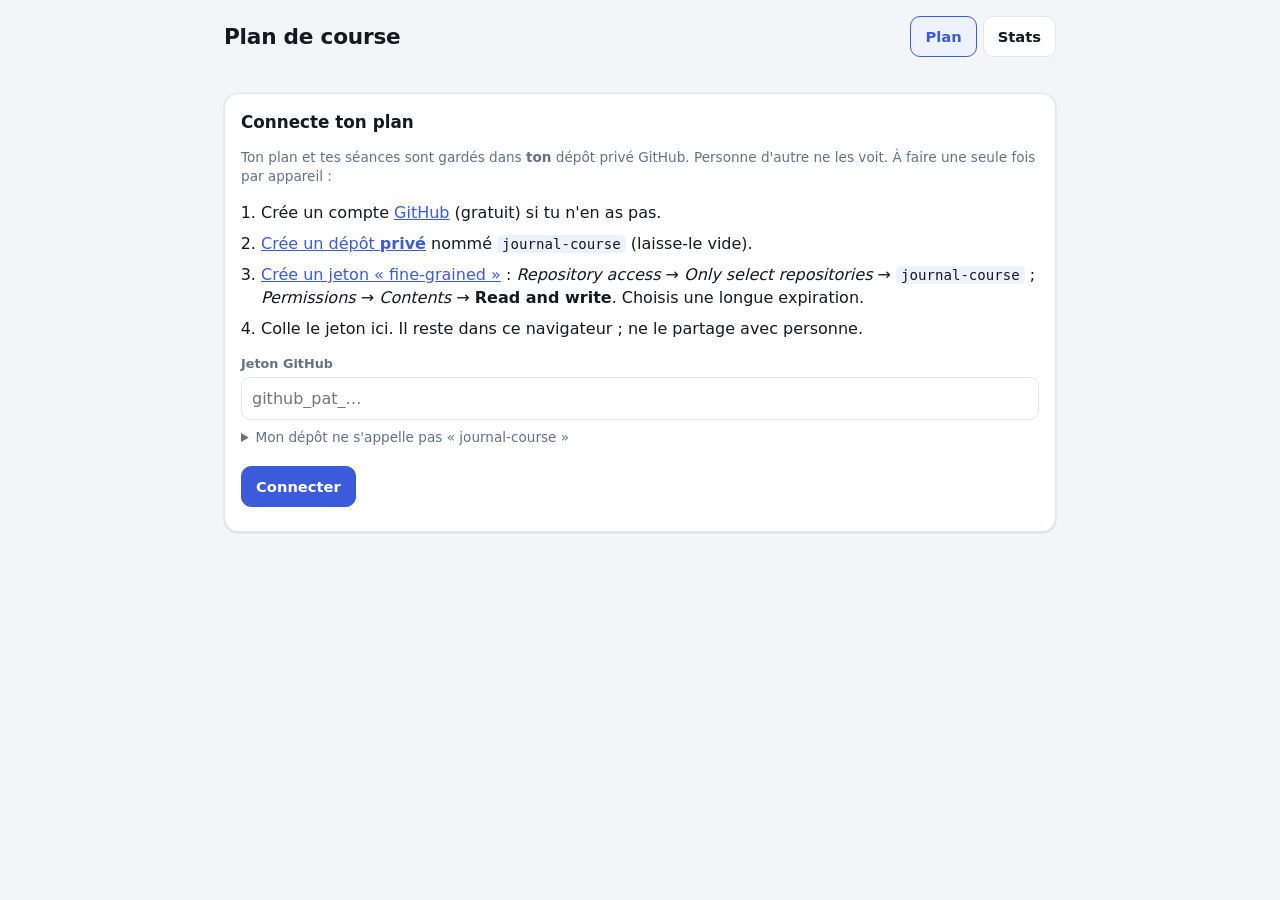
==== index.html @ 05543474 "Plan de course : générateur de plan, suivi des séances, stats Site statique (GitHub Pages) sur le mo" ====
<!DOCTYPE html>
<html lang="fr">
<head>
<meta charset="utf-8">
<meta name="viewport" content="width=device-width, initial-scale=1, viewport-fit=cover">
<title>Plan de course</title>
<meta name="theme-color" content="#3b5bdb">
<link rel="manifest" href="manifest.webmanifest">
<link rel="icon" href="icon.svg" type="image/svg+xml">
<link rel="apple-touch-icon" href="icon-180.png">
<meta name="mobile-web-app-capable" content="yes">
<meta name="apple-mobile-web-app-capable" content="yes">
<meta name="apple-mobile-web-app-title" content="Course">
<meta name="apple-mobile-web-app-status-bar-style" content="black-translucent">
<link rel="stylesheet" href="style.css">
</head>
<body>
<div class="wrap">
  <header class="top">
    <h1>Plan de course <small id="who"></small></h1>
    <nav class="tabs">
      <a class="btn active" href="index.html">Plan</a>
      <a class="btn" href="stats.html">Stats</a>
      <button class="btn hidden" id="btn-install" type="button">Installer l'app</button>
      <button class="btn hidden" id="btn-account" type="button">Compte</button>
    </nav>
  </header>
  <div id="sync" role="status"></div>

  <!-- Connexion -->
  <section class="card hidden" id="setup">
    <h2>Connecte ton plan</h2>
    <p class="muted small">Ton plan et tes séances sont gardés dans <b>ton</b> dépôt privé GitHub. Personne d'autre ne les voit. À faire une seule fois par appareil :</p>
    <ol class="steps">
      <li>Crée un compte <a href="https://github.com/signup" target="_blank" rel="noopener">GitHub</a> (gratuit) si tu n'en as pas.</li>
      <li><a href="https://github.com/new?name=journal-course&visibility=private" target="_blank" rel="noopener">Crée un dépôt <b>privé</b></a> nommé <code>journal-course</code> (laisse-le vide).</li>
      <li><a href="https://github.com/settings/personal-access-tokens/new" target="_blank" rel="noopener">Crée un jeton « fine-grained »</a> : <i>Repository access</i> → <i>Only select repositories</i> → <code>journal-course</code> ; <i>Permissions</i> → <i>Contents</i> → <b>Read and write</b>. Choisis une longue expiration.</li>
      <li>Colle le jeton ici. Il reste dans ce navigateur ; ne le partage avec personne.</li>
    </ol>
    <form id="setup-form">
      <label class="f" for="in-token">Jeton GitHub</label>
      <input id="in-token" type="password" autocomplete="off" placeholder="github_pat_…">
      <details>
        <summary>Mon dépôt ne s'appelle pas « journal-course »</summary>
        <label class="f" for="in-repo">Dépôt (compte/nom)</label>
        <input id="in-repo" type="text" autocomplete="off" placeholder="mon-compte/journal-course">
      </details>
      <div class="row" style="margin-top:10px"><button class="btn primary" id="btn-connect" type="submit">Connecter</button></div>
      <div class="err" id="setup-err"></div>
    </form>
  </section>

  <!-- Compte -->
  <section class="card hidden" id="account">
    <h2>Compte</h2>
    <p class="small muted" id="account-info"></p>
    <div class="row" style="margin-top:12px">
      <button class="btn small hidden" id="btn-csv" type="button">Exporter en CSV</button>
      <button class="btn small danger hidden" id="btn-delplan" type="button">Supprimer le plan</button>
      <button class="btn small danger" id="btn-logout" type="button">Se déconnecter de cet appareil</button>
    </div>
  </section>

  <!-- Objectif -->
  <section class="card hidden" id="goal">
    <h2>Ton objectif</h2>
    <p class="muted small" style="margin-top:-4px">Dis-moi ta course et où tu en es : le plan est construit semaine par semaine jusqu'au jour J.</p>
    <form id="goal-form">
      <div class="grid2e fld">
        <div><label class="f" for="g-dist">Distance</label>
          <select id="g-dist"><option value="5">5 km</option><option value="10">10 km</option><option value="21.1" selected>Demi-marathon</option><option value="42.2">Marathon</option></select></div>
        <div><label class="f" for="g-name">Nom (optionnel)</label><input id="g-name" type="text" autocomplete="off" placeholder="ex. Demi de Montréal"></div>
      </div>
      <div class="grid2e fld">
        <div><label class="f" for="g-race">Date de la course</label><input id="g-race" type="date"></div>
        <div><label class="f" for="g-start">Début du plan</label><input id="g-start" type="date"></div>
      </div>
      <div class="grid3 fld">
        <div><label class="f" for="g-level">Niveau</label>
          <select id="g-level"><option value="0">Débutant – je cours peu ou pas</option><option value="1">Intermédiaire – je cours régulièrement</option><option value="2">Avancé – je m'entraîne depuis des années</option></select></div>
        <div><label class="f" for="g-days">Jours de course par semaine</label>
          <select id="g-days"><option>3</option><option selected>4</option><option>5</option><option>6</option></select></div>
        <div><label class="f" for="g-weekly">Km par semaine en ce moment</label><input id="g-weekly" type="text" inputmode="decimal" autocomplete="off" placeholder="10"></div>
      </div>
      <div class="fld"><label class="f" for="g-long">Jour de la sortie longue</label>
        <select id="g-long" style="max-width:260px"><option value="">Même jour que la course</option><option value="0">Lundi</option><option value="1">Mardi</option><option value="2">Mercredi</option><option value="3">Jeudi</option><option value="4">Vendredi</option><option value="5">Samedi</option><option value="6">Dimanche</option></select></div>

      <fieldset>
        <legend>Allures (optionnel)</legend>
        <p class="muted small" style="margin:4px 0 0">Avec un temps visé ou une performance récente, chaque séance affiche l'allure à tenir. Sinon, le plan se fie aux sensations.</p>
        <div class="fld"><label class="f">Temps visé pour la course (h · min · s)</label>
          <div class="hms"><input id="g-th" type="text" inputmode="numeric" placeholder="h" aria-label="Temps visé : heures"><input id="g-tm" type="text" inputmode="numeric" placeholder="min" aria-label="Temps visé : minutes"><input id="g-ts" type="text" inputmode="numeric" placeholder="s" aria-label="Temps visé : secondes"></div></div>
        <div class="fld"><label class="f" for="g-refd">Performance récente (course ou effort maximal)</label>
          <div><select id="g-refd" style="max-width:260px;margin-bottom:6px"><option value="">—</option><option value="5">5 km</option><option value="10">10 km</option><option value="21.1">Demi-marathon</option><option value="42.2">Marathon</option></select>
          <div class="hms"><input id="g-rh" type="text" inputmode="numeric" placeholder="h" aria-label="Performance : heures"><input id="g-rm" type="text" inputmode="numeric" placeholder="min" aria-label="Performance : minutes"><input id="g-rs" type="text" inputmode="numeric" placeholder="s" aria-label="Performance : secondes"></div></div></div>
      </fieldset>

      <div class="err" id="goal-err"></div>
      <div class="row" style="margin-top:14px"><button class="btn primary" type="submit">Créer mon plan</button></div>
    </form>
  </section>

  <!-- Plan -->
  <section id="plan" class="hidden">
    <div class="card hero" id="hero"></div>
    <div class="card next hidden" id="next"></div>
    <div id="weeks"></div>
  </section>

  <!-- Stats d'une séance -->
  <section class="card hidden" id="log">
    <h2 id="log-title">Stats de la séance</h2>
    <p class="muted small" id="log-plan" style="margin-top:-4px"></p>
    <p class="muted small">Recopie les chiffres de ton activité Strava. Tout est optionnel.</p>
    <div class="grid2e fld">
      <div><label class="f" for="l-dist">Distance (km) – vide = distance prévue</label><input id="l-dist" type="text" inputmode="decimal" autocomplete="off"></div>
      <div><label class="f">Temps (h · min · s)</label>
        <div class="hms"><input id="l-h" type="text" inputmode="numeric" placeholder="h" aria-label="Heures"><input id="l-m" type="text" inputmode="numeric" placeholder="min" aria-label="Minutes"><input id="l-s" type="text" inputmode="numeric" placeholder="s" aria-label="Secondes"></div></div>
    </div>
    <p class="small" id="l-pace" style="margin:8px 0 0;min-height:1.2em"></p>
    <div class="grid3 fld">
      <div><label class="f" for="l-hr">Fréquence cardiaque moy. (bpm)</label><input id="l-hr" type="text" inputmode="numeric" autocomplete="off"></div>
      <div><label class="f" for="l-elev">Dénivelé positif (m)</label><input id="l-elev" type="text" inputmode="numeric" autocomplete="off"></div>
      <div><label class="f" for="l-feel">Ressenti</label>
        <select id="l-feel"><option value="0">—</option><option value="1">1 – Très dur</option><option value="2">2 – Dur</option><option value="3">3 – Correct</option><option value="4">4 – Bien</option><option value="5">5 – Super</option></select></div>
    </div>
    <div class="fld"><label class="f" for="l-url">Lien de l'activité Strava (optionnel)</label><input id="l-url" type="url" inputmode="url" autocomplete="off" placeholder="https://www.strava.com/activities/…"></div>
    <div class="fld"><label class="f" for="l-note">Note (optionnel)</label><textarea id="l-note" placeholder="Comment ça s'est passé ?"></textarea></div>
    <div class="err" id="log-err"></div>
    <div class="editor-actions">
      <div class="row"><button class="btn primary" id="btn-log-save" type="button">Enregistrer</button><button class="btn" id="btn-log-cancel" type="button">Annuler</button></div>
      <button class="btn danger hidden" id="btn-log-clear" type="button">Effacer les stats</button>
    </div>
  </section>
</div>

<script src="app.js"></script>
<script>
'use strict';
const $ = id => document.getElementById(id);
const esc = JC.esc;
let showAccount = false;
let editing = null;            // identifiant de la séance dont on entre les stats
let scrollBack = 0;
const openWeeks = new Set();   // semaines dépliées / repliées à la main
const closedWeeks = new Set();

/* ---------- affichage général ---------- */
function render() {
  const on = JC.connected(), plan = on ? JC.activePlan() : null;
  if (editing && !(plan && findSession(plan, editing))) editing = null;
  $('setup').classList.toggle('hidden', on);
  $('btn-account').classList.toggle('hidden', !on);
  $('account').classList.toggle('hidden', !on || !showAccount || !!editing);
  $('goal').classList.toggle('hidden', !on || !!plan);
  $('plan').classList.toggle('hidden', !plan || !!editing);
  $('log').classList.toggle('hidden', !editing);
  document.body.classList.toggle('editing', !!editing);
  $('who').textContent = on ? JC.login() : '';
  renderSync();
  if (!on) return;
  $('account-info').textContent = 'Connecté : ' + JC.login() + ' · données dans le dépôt privé ' + JC.repo();
  $('btn-csv').classList.toggle('hidden', !plan);
  $('btn-delplan').classList.toggle('hidden', !plan);
  if (plan && !editing) renderPlan(plan);
}

function renderSync() {
  const s = JC.status(), el = $('sync');
  const txt = { idle: '', loading: 'Chargement…', saving: 'Enregistrement…', ok: 'Synchronisé ✓',
    offline: 'Hors ligne – tes changements sont gardés ici et seront envoyés au retour du réseau.', error: '⚠ ' + s.msg };
  el.textContent = JC.connected() ? (txt[s.state] || '') : '';
  el.className = s.state === 'error' ? 'error' : s.state === 'ok' ? 'ok' : '';
}

function findSession(plan, id) {
  for (const w of plan.weeks) for (const s of w.sessions) if (s.id === id) return s;
  return null;
}

/* ---------- plan ---------- */
function gotLine(l) {
  if (!JC.hasStats(l)) return '';
  const parts = [];
  if (l.distance > 0) parts.push(JC.fmtKm(l.distance));
  if (l.duration > 0) parts.push(JC.fmtClock(l.duration));
  if (l.distance > 0 && l.duration > 0) parts.push(JC.fmtPace(l.duration / l.distance));
  if (l.hr > 0) parts.push(l.hr + ' bpm');
  if (l.elev > 0) parts.push('D+ ' + l.elev + ' m');
  if (l.feel > 0) parts.push('ressenti ' + l.feel + '/5');
  let h = parts.length ? '<p class="got">' + esc(parts.join(' · ')) + '</p>' : '';
  if (l.note) h += '<p class="got" style="white-space:pre-wrap">' + esc(l.note) + '</p>';
  if (/^https:\/\//i.test(l.url || '')) h += '<p><a href="' + esc(l.url) + '" target="_blank" rel="noopener">Voir sur Strava</a></p>';
  return h;
}

function sessionHTML(e, opts) {
  const s = e.s, t = JC.today(), big = opts && opts.big;
  const when = s.date === t ? 'Aujourd\'hui' : s.date === JC.addDays(t, 1) ? 'Demain' : JC.fmtDay(s.date);
  const check = big
    ? ''
    : '<button class="check' + (e.done ? ' on' : '') + '" type="button" data-act="toggle" data-s="' + esc(s.id) + '" aria-pressed="' + e.done + '" aria-label="' + (e.done ? 'Complétée – toucher pour annuler' : 'Marquer comme complétée') + '" title="' + (e.done ? 'Complétée' : 'Marquer comme complétée') + '">✓</button>';
  const statsBtn = '<button class="btn small" type="button" data-act="log" data-s="' + esc(s.id) + '">' +
    (JC.hasStats(e.log) ? 'Modifier les stats' : s.type === 'race' ? '＋ Résultat de la course' : '＋ Stats Strava') + '</button>';
  const body = '<div><div class="when">' + esc(when) + '</div>' +
    '<h4>' + esc(s.title) + ' <span>· ' + esc(JC.fmtKm(s.km)) + '</span></h4>' +
    '<span class="tag t-' + esc(s.type) + '">' + esc(JC.TYPES[s.type] || s.type) + '</span>' +
    '<p class="desc">' + esc(s.desc) + '</p>' + gotLine(e.log) +
    '<div class="acts row">' +
      (big ? '<button class="check big' + (e.done ? ' on' : '') + '" type="button" data-act="toggle" data-s="' + esc(s.id) + '" aria-pressed="' + e.done + '">✓ ' + (e.done ? 'Complétée' : 'Marquer comme complétée') + '</button>' : '') +
      (e.done || big || s.date <= t ? statsBtn : '') + '</div></div>';
  return '<div class="ses' + (e.done ? ' done' : '') + (s.date === t && !big ? ' today' : '') + '"' + (big ? ' style="grid-template-columns:1fr"' : '') + '>' + check + body + '</div>';
}

function renderPlan(plan) {
  const g = plan.goal, D = JC.DIST[g.dist], sum = JC.summary(plan), es = JC.entries(plan), t = JC.today();
  const pct = sum.total ? Math.round(100 * sum.done / sum.total) : 0;
  const when = sum.daysLeft > 1 ? 'Dans ' + sum.daysLeft + ' jours' : sum.daysLeft === 1 ? 'Demain' : sum.daysLeft === 0 ? 'Aujourd\'hui !' : 'Course passée';
  const P = plan.paces;
  let hero = '<h2>' + esc(D.label) + (g.name ? ' – ' + esc(g.name) : '') + '</h2>' +
    '<div class="muted small">' + esc(JC.fmtDate(g.raceDate, true)) + ' · ' + when +
    (sum.week ? ' · semaine ' + sum.week.n + ' de ' + plan.weeks.length + ' (' + JC.PHASES[sum.week.phase].toLowerCase() + ')' : '') + '</div>' +
    '<div class="bar" role="progressbar" aria-valuemin="0" aria-valuemax="100" aria-valuenow="' + pct + '"><i style="width:' + pct + '%"></i></div>' +
    '<div class="small muted">' + sum.done + ' séance' + (sum.done > 1 ? 's' : '') + ' complétée' + (sum.done > 1 ? 's' : '') + ' sur ' + sum.total + ' · ' + esc(JC.fmtKm(sum.km)) + ' courus</div>';
  if (g.targetSec > 0) hero += '<div class="small" style="margin-top:8px">Objectif : <b>' + esc(JC.fmtDur(g.targetSec)) + '</b> (' + esc(JC.fmtPace(g.targetSec / D.exact)) + ')</div>';
  if (P) {
    const row = (k, v) => '<div>' + k + '<b>' + esc(v) + '</b></div>';
    hero += '<details><summary>Tes allures d\'entraînement</summary><div class="paces">' +
      row('Facile / longue', JC.fmtPace(P.easyLo).replace('/km', '') + ' à ' + JC.fmtPace(P.easyHi)) +
      row('Allure course', JC.fmtPace(P.race)) + row('Seuil', JC.fmtPace(P.thr)) + row('Intervalles (5 km)', JC.fmtPace(P.p5)) + '</div>' +
      (P.predicted ? '<p class="muted small" style="margin:8px 0 0">Ta performance récente équivaut à environ ' + esc(JC.fmtDur(P.predicted)) + ' sur ' + esc(D.label.toLowerCase()) + ' (estimation).</p>' : '') + '</details>';
  }
  (plan.warnings || []).forEach(w => { hero += '<div class="warn">' + esc(w) + '</div>'; });
  $('hero').innerHTML = hero;

  const nx = sum.next;
  $('next').classList.toggle('hidden', !nx);
  if (nx) $('next').innerHTML = '<h2>Prochaine séance</h2>' + sessionHTML(nx, { big: true });

  let html = '';
  for (const w of plan.weeks) {
    const we = es.filter(e => e.week === w), nd = we.filter(e => e.done).length;
    const now = t >= w.start && t <= w.end, complete = we.length > 0 && nd === we.length;
    const open = openWeeks.has(w.n) || (!closedWeeks.has(w.n) && (now || (!sum.week && w === plan.weeks[0] && t < w.start)));
    html += '<details class="card week' + (now ? ' now' : '') + (complete ? ' complete' : '') + '" data-w="' + w.n + '"' + (open ? ' open' : '') + '>' +
      '<summary><span><b>Semaine ' + w.n + (now ? ' · en cours' : '') + '</b><span class="muted small">' + esc(JC.fmtShort(w.start)) + ' – ' + esc(JC.fmtShort(w.end)) + ' · ' + esc(JC.PHASES[w.phase]) + '</span></span>' +
      '<span class="meta small"><span class="muted">' + esc(JC.fmtKm(w.km)) + '</span><br>' + nd + '/' + we.length + ' ✓</span></summary>' +
      we.map(e => sessionHTML(e)).join('') + '</details>';
  }
  $('weeks').innerHTML = html;
}

$('plan').addEventListener('click', e => {
  const b = e.target.closest('[data-act]'); if (!b) return;
  const plan = JC.activePlan(); if (!plan) return;
  const id = b.dataset.s;
  if (b.dataset.act === 'toggle') {
    const l = JC.getLog(plan.id, id);
    JC.setDone(plan.id, id, !(l && l.done));
    render();
  } else if (b.dataset.act === 'log') openLog(id);
});
$('weeks').addEventListener('toggle', e => {
  const n = +(e.target.dataset && e.target.dataset.w); if (!n) return;
  if (e.target.open) { openWeeks.add(n); closedWeeks.delete(n); } else { closedWeeks.add(n); openWeeks.delete(n); }
}, true);

/* ---------- stats d'une séance ---------- */
function openLog(id) {
  const plan = JC.activePlan(), s = plan && findSession(plan, id); if (!s) return;
  const l = JC.getLog(plan.id, id) || {};
  scrollBack = window.scrollY; editing = id;
  $('log-title').textContent = s.type === 'race' ? 'Résultat de la course' : 'Stats de la séance';
  $('log-plan').textContent = JC.fmtDate(s.date, true) + ' · ' + s.title + ' · prévu ' + JC.fmtKm(s.km);
  $('l-dist').value = l.distance > 0 ? String(l.distance).replace('.', ',') : '';
  $('l-dist').placeholder = String(s.km).replace('.', ',');
  const t = JC.splitHms(l.duration); $('l-h').value = t[0] || ''; $('l-m').value = l.duration > 0 ? t[1] : ''; $('l-s').value = l.duration > 0 ? t[2] : '';
  $('l-hr').value = l.hr > 0 ? l.hr : ''; $('l-elev').value = l.elev > 0 ? l.elev : ''; $('l-feel').value = String(l.feel || 0);
  $('l-url').value = l.url || ''; $('l-note').value = l.note || ''; $('log-err').textContent = '';
  $('btn-log-clear').classList.toggle('hidden', !JC.hasStats(l));
  updatePace(); render(); window.scrollTo(0, 0);
}
function closeLog() { editing = null; render(); window.scrollTo(0, scrollBack); }

function readLog() {
  const txt = id => $(id).value.trim();
  let distance = txt('l-dist') ? JC.num(txt('l-dist')) : 0;
  if (!(distance >= 0) || distance > 500) throw new Error('Distance invalide.');
  const duration = JC.hms($('l-h').value, $('l-m').value, $('l-s').value);
  if (isNaN(duration)) throw new Error('Temps invalide : entre des nombres.');
  if (!distance && duration > 0) {                       // temps sans distance : on prend la distance prévue
    const plan = JC.activePlan(), s = plan && findSession(plan, editing);
    if (s) distance = s.type === 'race' ? Math.round(JC.DIST[plan.goal.dist].exact * 100) / 100 : s.km;
  }
  const int = (id, max, label) => { if (!txt(id)) return 0; const n = JC.num(txt(id)); if (!(n >= 0) || n > max) throw new Error(label + ' invalide.'); return Math.round(n); };
  const hr = int('l-hr', 250, 'Fréquence cardiaque'), elev = int('l-elev', 20000, 'Dénivelé');
  const url = txt('l-url');
  if (url && !/^https:\/\//i.test(url)) throw new Error('Le lien doit commencer par https://');
  return { distance, duration, hr, elev, feel: +$('l-feel').value || 0, url, note: txt('l-note') };
}
function updatePace() {
  let out = '';
  try {
    const v = readLog();
    if (v.distance > 0 && v.duration > 0) out = 'Allure moyenne : ' + JC.fmtPace(v.duration / v.distance);
  } catch (e) { /* champs en cours de saisie */ }
  $('l-pace').textContent = out;
}
['l-dist', 'l-h', 'l-m', 'l-s'].forEach(id => $(id).addEventListener('input', updatePace));

$('btn-log-save').addEventListener('click', () => {
  const plan = JC.activePlan(); if (!plan || !editing) return;
  try {
    const v = readLog(), old = JC.getLog(plan.id, editing);
    if (JC.hasStats(v)) { v.done = true; v.doneAt = (old && old.doneAt) || JC.today(); }   // des stats = séance faite
    JC.saveLog(plan.id, editing, v); closeLog();
  } catch (e) { $('log-err').textContent = e.message; }
});
$('btn-log-cancel').addEventListener('click', closeLog);
$('btn-log-clear').addEventListener('click', () => {
  const plan = JC.activePlan(); if (!plan || !editing) return;
  JC.clearStats(plan.id, editing); closeLog();
});

/* ---------- objectif ---------- */
function initGoalForm() {
  const t = JC.today();
  $('g-start').value = t; $('g-start').min = JC.addDays(t, -14);
  $('g-race').min = JC.addDays(t, 4);
  $('g-weekly').placeholder = String(JC.DEF_WEEKLY[+$('g-level').value]);
}
$('g-level').addEventListener('change', () => { $('g-weekly').placeholder = String(JC.DEF_WEEKLY[+$('g-level').value]); });

$('goal-form').addEventListener('submit', e => {
  e.preventDefault();
  try {
    const targetSec = JC.hms($('g-th').value, $('g-tm').value, $('g-ts').value);
    if (isNaN(targetSec)) throw new Error('Temps visé invalide : entre des nombres.');
    const refDist = $('g-refd').value, refSec = JC.hms($('g-rh').value, $('g-rm').value, $('g-rs').value);
    if (isNaN(refSec)) throw new Error('Performance récente invalide : entre des nombres.');
    if (refDist && !refSec) throw new Error('Entre le temps de ta performance récente, ou remets la distance à « — ».');
    if (refSec && !refDist) throw new Error('Choisis la distance de ta performance récente.');
    const wk = $('g-weekly').value.trim(), weeklyKm = wk ? JC.num(wk) : 0;
    if (!(weeklyKm >= 0)) throw new Error('Km par semaine invalide.');
    const dist = $('g-dist').value, D = JC.DIST[dist];
    const lim = (sec, label) => { if (sec && (sec / D.exact < 150 || sec / D.exact > 900)) throw new Error(label + ' peu plausible pour cette distance. Vérifie les heures, minutes et secondes.'); };
    lim(targetSec, 'Temps visé');
    if (refSec) { const k = JC.DIST[refDist].exact; if (refSec / k < 150 || refSec / k > 900) throw new Error('Performance récente peu plausible. Vérifie les heures, minutes et secondes.'); }
    JC.createPlan({ dist, name: $('g-name').value.trim(), raceDate: $('g-race').value, startDate: $('g-start').value,
      level: +$('g-level').value, days: +$('g-days').value, weeklyKm, longDay: $('g-long').value === '' ? null : +$('g-long').value,
      targetSec, refDist: refSec ? refDist : '', refSec });
    $('goal-err').textContent = ''; openWeeks.clear(); closedWeeks.clear();
    render(); window.scrollTo(0, 0);
  } catch (err) { $('goal-err').textContent = err.message; }
});

/* ---------- compte, connexion ---------- */
$('btn-account').addEventListener('click', () => { showAccount = !showAccount; disarm(); render(); });
$('btn-logout').addEventListener('click', () => { showAccount = false; editing = null; JC.disconnect(); render(); });
$('btn-csv').addEventListener('click', () => {
  const plan = JC.activePlan(); if (!plan) return;
  const a = document.createElement('a');
  a.href = URL.createObjectURL(new Blob(['﻿' + JC.toCSV(plan)], { type: 'text/csv;charset=utf-8' }));
  a.download = 'plan-course-' + JC.today() + '.csv'; document.body.appendChild(a); a.click(); a.remove();
});
let armTimer = null;
function disarm() { const b = $('btn-delplan'); b.classList.remove('armed'); b.textContent = 'Supprimer le plan'; clearTimeout(armTimer); }
$('btn-delplan').addEventListener('click', () => {
  const b = $('btn-delplan'), plan = JC.activePlan(); if (!plan) return;
  if (!b.classList.contains('armed')) { b.classList.add('armed'); b.textContent = 'Confirmer : supprimer le plan et son suivi'; armTimer = setTimeout(disarm, 4000); return; }
  disarm(); showAccount = false; JC.deletePlan(plan.id); initGoalForm(); render();
});
$('setup-form').addEventListener('submit', async e => {
  e.preventDefault();
  const btn = $('btn-connect'); btn.disabled = true; btn.textContent = 'Connexion…'; $('setup-err').textContent = '';
  try { await JC.connect($('in-token').value, $('in-repo').value); $('in-token').value = ''; }
  catch (err) { $('setup-err').textContent = err instanceof TypeError ? 'Impossible de joindre GitHub. Vérifie ta connexion.' : err.message; }
  btn.disabled = false; btn.textContent = 'Connecter'; render();
});

/* ---------- installation (PWA) ---------- */
let installEvt = null;
window.addEventListener('beforeinstallprompt', e => { e.preventDefault(); installEvt = e; $('btn-install').classList.remove('hidden'); });
window.addEventListener('appinstalled', () => { installEvt = null; $('btn-install').classList.add('hidden'); });
$('btn-install').addEventListener('click', async () => {
  if (!installEvt) return;
  installEvt.prompt(); try { await installEvt.userChoice; } catch (e) { /* refusé */ }
  installEvt = null; $('btn-install').classList.add('hidden');
});

JC.onChange(() => { if (editing) renderSync(); else render(); });
if ('serviceWorker' in navigator) window.addEventListener('load', () => navigator.serviceWorker.register('sw.js').catch(() => {}));
JC.init();
initGoalForm();
render();
</script>
</body>
</html>
---- style.css ----
:root {
  --bg: #f4f5f7; --card: #ffffff; --text: #16181d; --muted: #667085; --line: #e3e6eb;
  --accent: #3b5bdb; --accent-ink: #ffffff; --soft: #edf2ff; --danger: #c92a2a; --ok: #2b8a3e;
  --field: #ffffff; --shadow: 0 1px 2px rgba(16,24,40,.06), 0 1px 3px rgba(16,24,40,.08);
}
@media (prefers-color-scheme: dark) {
  :root {
    --bg: #0f1115; --card: #191c22; --text: #eceef2; --muted: #98a2b3; --line: #2b303a;
    --accent: #91a7ff; --accent-ink: #0b1026; --soft: #1b2140; --danger: #ff6b6b; --ok: #69db7c;
    --field: #12151a; --shadow: none;
  }
}
* { box-sizing: border-box; }
html { -webkit-text-size-adjust: 100%; }
body { margin: 0; background: var(--bg); color: var(--text); font: 16px/1.45 system-ui, -apple-system, "Segoe UI", Roboto, sans-serif; }
.wrap { max-width: 860px; margin: 0 auto; padding: calc(16px + env(safe-area-inset-top)) calc(14px + env(safe-area-inset-right)) calc(80px + env(safe-area-inset-bottom)) calc(14px + env(safe-area-inset-left)); }
header.top { display: flex; align-items: center; justify-content: space-between; gap: 12px; flex-wrap: wrap; margin-bottom: 16px; }
header.top h1 { font-size: 1.35rem; margin: 0; letter-spacing: -.01em; }
header.top h1 small { display: block; font-size: .8rem; font-weight: 400; color: var(--muted); letter-spacing: 0; }
nav.tabs { display: flex; gap: 6px; flex-wrap: wrap; }

.btn { appearance: none; border: 1px solid var(--line); background: var(--card); color: var(--text); padding: 9px 14px; border-radius: 10px; font: inherit; font-weight: 600; font-size: .92rem; cursor: pointer; text-decoration: none; display: inline-flex; align-items: center; gap: 6px; min-height: 40px; }
.btn:hover { border-color: var(--muted); }
.btn.primary { background: var(--accent); border-color: var(--accent); color: var(--accent-ink); }
.btn.active { background: var(--soft); border-color: var(--accent); color: var(--accent); }
.btn.small { padding: 6px 10px; min-height: 34px; font-size: .85rem; }
.btn.danger { color: var(--danger); }
.btn.danger.armed { background: var(--danger); border-color: var(--danger); color: #fff; }
.btn:disabled { opacity: .55; cursor: default; }
.icon { appearance: none; border: 0; background: transparent; color: var(--muted); font-size: 1rem; width: 36px; height: 36px; border-radius: 8px; cursor: pointer; }
.icon:hover { background: var(--soft); color: var(--danger); }

.card { background: var(--card); border: 1px solid var(--line); border-radius: 14px; padding: 16px; box-shadow: var(--shadow); margin-bottom: 14px; }
.card h2 { font-size: 1.05rem; margin: 0 0 10px; }
.card h3 { font-size: 1.05rem; margin: 0; }
.muted { color: var(--muted); }
.small { font-size: .85rem; }
.row { display: flex; gap: 10px; flex-wrap: wrap; align-items: center; }
.spread { justify-content: space-between; }
.hidden { display: none !important; }

label.f { display: block; font-size: .8rem; font-weight: 600; color: var(--muted); margin-bottom: 4px; }
input, select, textarea { font: inherit; color: var(--text); background: var(--field); border: 1px solid var(--line); border-radius: 9px; padding: 9px 10px; width: 100%; min-height: 40px; }
input:focus, select:focus, textarea:focus, .btn:focus-visible, .icon:focus-visible { outline: 2px solid var(--accent); outline-offset: 1px; }
textarea { min-height: 64px; resize: vertical; }
/* iOS : le champ date a une largeur minimale propre et déborde sans ces règles */
input[type="date"] { -webkit-appearance: none; appearance: none; display: block; min-width: 0; max-width: 100%; text-align: left; }
input[type="date"]::-webkit-date-and-time-value { text-align: left; margin: 0; }
.grid2 > div, .ex-head > input, .set-row > input { min-width: 0; }
.card, .ex { min-width: 0; max-width: 100%; }
body { overflow-x: hidden; }
.grid2 { display: grid; grid-template-columns: 170px 1fr; gap: 10px; }
@media (max-width: 560px) { .grid2 { grid-template-columns: 1fr; } }

/* statut de synchronisation */
#sync { font-size: .8rem; color: var(--muted); min-height: 1.2em; margin: -6px 0 10px; }
#sync.error { color: var(--danger); }
#sync.ok { color: var(--ok); }

/* liste des entraînements */
.w header { display: flex; justify-content: space-between; align-items: flex-start; gap: 10px; }
.sess { margin-top: 12px; padding-top: 10px; border-top: 2px solid var(--line); }
.sess-head { display: flex; justify-content: space-between; align-items: center; gap: 10px; }
.sess ul { margin-top: 6px; }
.w details { margin-top: 10px; }
.w details summary { font-weight: 600; }
.w-date { display: inline-block; font-size: .8rem; color: var(--muted); }
.w-date::first-letter { text-transform: uppercase; }
.w ul { list-style: none; padding: 0; margin: 10px 0 0; }
.w li { padding: 6px 0; border-top: 1px solid var(--line); display: flex; justify-content: space-between; gap: 12px; flex-wrap: wrap; }
.w li span { color: var(--muted); font-variant-numeric: tabular-nums; }
.w footer { margin-top: 8px; font-size: .8rem; color: var(--muted); }
.w .note { margin: 8px 0 0; font-size: .9rem; white-space: pre-wrap; }
.empty { text-align: center; padding: 34px 16px; color: var(--muted); }

/* éditeur */
.ex { border: 1px solid var(--line); border-radius: 12px; padding: 12px; margin-top: 12px; background: var(--bg); }
.ex-head { display: flex; gap: 6px; align-items: center; }
.ex-head input { font-weight: 600; }
.hint { font-size: .8rem; color: var(--muted); margin: 6px 2px 0; min-height: 1.1em; }
.set-row { display: grid; grid-template-columns: 34px 1fr 1fr 36px; gap: 8px; align-items: center; margin-top: 8px; }
.set-row.head { font-size: .75rem; font-weight: 600; color: var(--muted); margin-top: 10px; }
.set-row .n { text-align: center; color: var(--muted); font-weight: 600; }
.set-row input { text-align: center; font-variant-numeric: tabular-nums; }
.ex .add-set { margin-top: 10px; }
.editor-actions { display: flex; gap: 8px; flex-wrap: wrap; justify-content: space-between; margin-top: 16px; }
.err { color: var(--danger); font-size: .9rem; margin-top: 8px; }

/* connexion */
ol.steps { padding-left: 20px; margin: 8px 0 14px; }
ol.steps li { margin-bottom: 8px; }
code { background: var(--soft); padding: 1px 5px; border-radius: 5px; font-size: .88em; }
a { color: var(--accent); }
details summary { cursor: pointer; color: var(--muted); font-size: .85rem; margin: 8px 0; }

/* stats */
.tiles { display: grid; grid-template-columns: repeat(4, 1fr); gap: 10px; margin-bottom: 14px; }
@media (max-width: 640px) { .tiles { grid-template-columns: repeat(2, 1fr); } }
.tile { background: var(--card); border: 1px solid var(--line); border-radius: 14px; padding: 12px 14px; box-shadow: var(--shadow); }
.tile .k { font-size: .75rem; color: var(--muted); font-weight: 600; }
.tile .v { font-size: 1.5rem; font-weight: 700; font-variant-numeric: tabular-nums; }
.tile .s { font-size: .75rem; color: var(--muted); }
.chartbox { position: relative; height: 300px; margin-top: 12px; }
.tablewrap { overflow-x: auto; }
table { border-collapse: collapse; width: 100%; font-size: .9rem; }
th, td { text-align: right; padding: 8px 8px; border-top: 1px solid var(--line); white-space: nowrap; font-variant-numeric: tabular-nums; }
th { font-size: .75rem; color: var(--muted); border-top: 0; }
th:first-child, td:first-child { text-align: left; white-space: normal; }
td .d { display: block; font-size: .72rem; color: var(--muted); }
td.pr { color: var(--accent); font-weight: 700; }
tr.click { cursor: pointer; }
tr.click:hover td { background: var(--soft); }

/* échauffements et étirements */
.tag { display: inline-block; font-size: .7rem; font-weight: 700; letter-spacing: .03em; text-transform: uppercase; padding: 2px 7px; border-radius: 6px; border: 1px solid var(--line); color: var(--muted); }
.tag.warmup { color: var(--accent); border-color: var(--accent); }
.ex > .tag { margin-bottom: 8px; }
.w li.extra b { font-weight: 600; }

/* ---------- téléphone ---------- */
@media (max-width: 640px) {
  .wrap { padding: calc(10px + env(safe-area-inset-top)) calc(10px + env(safe-area-inset-right)) calc(86px + env(safe-area-inset-bottom)) calc(10px + env(safe-area-inset-left)); }
  header.top { margin-bottom: 6px; }
  header.top h1 { font-size: 1.2rem; }
  #sync { margin: 0 0 8px; }

  /* barre d'onglets fixe en bas, comme une application */
  nav.tabs { position: fixed; left: 0; right: 0; bottom: 0; z-index: 20; flex-wrap: nowrap; gap: 4px; background: var(--card); border-top: 1px solid var(--line);
    padding: 6px calc(8px + env(safe-area-inset-right)) calc(6px + env(safe-area-inset-bottom)) calc(8px + env(safe-area-inset-left)); }
  nav.tabs .btn { flex: 1 1 0; justify-content: center; min-height: 46px; border-color: transparent; background: transparent; color: var(--muted); white-space: nowrap; padding: 6px 4px; }
  nav.tabs .btn.active { background: var(--soft); color: var(--accent); }
  body.editing nav.tabs { display: none; }
  body.editing .wrap { padding-bottom: calc(10px + env(safe-area-inset-bottom)); }

  .card { padding: 12px; border-radius: 12px; margin-bottom: 10px; }
  .list-top { flex-direction: column; align-items: stretch; gap: 6px; }
  .list-top .btn { justify-content: center; min-height: 48px; font-size: 1rem; }
  .list-top #count { text-align: center; }

  /* séances : nom de l'exercice, puis les sets en dessous */
  .w header { align-items: center; }
  .w li { flex-direction: column; flex-wrap: nowrap; gap: 0; padding: 7px 0; }
  .w li span { font-size: .9rem; }
  .w li .tag { font-size: .62rem; padding: 1px 5px; vertical-align: 2px; }
  .w li.extra { flex-direction: row; justify-content: space-between; align-items: baseline; gap: 10px; }
  .w li.extra > span:last-child { white-space: nowrap; }
  .sess { margin-top: 10px; padding-top: 8px; }

  /* éditeur */
  .ex { padding: 10px; margin-top: 10px; }
  .set-row { grid-template-columns: 24px 1fr 1fr 36px; gap: 6px; }
  .set-row input { min-height: 44px; font-size: 1.05rem; }
  .ex .add-set { width: 100%; justify-content: center; min-height: 40px; }
  .add-row { flex-wrap: nowrap; gap: 6px; }
  .add-row .btn { flex: 1 1 0; justify-content: center; padding: 9px 2px; font-size: .82rem; white-space: nowrap; gap: 3px; }
  .editor-actions { position: sticky; bottom: 0; z-index: 10; flex-wrap: nowrap; background: var(--card); border-top: 1px solid var(--line);
    margin: 14px -12px -12px; padding: 10px 12px calc(10px + env(safe-area-inset-bottom)); border-radius: 0 0 12px 12px; }
  .editor-actions .row { flex: 1; flex-wrap: nowrap; }
  .editor-actions #btn-save { flex: 1; justify-content: center; }
  .editor-actions .btn { min-height: 46px; }

  /* stats */
  .tiles { gap: 8px; margin-bottom: 10px; }
  .tile { padding: 10px 12px; border-radius: 12px; }
  .tile .v { font-size: 1.3rem; }
  .chartbox { height: 230px; }
  #sel-ex { width: 100% !important; }
  table.rt thead { display: none; }
  table.rt, table.rt tbody { display: block; }
  table.rt tr { display: grid; grid-template-columns: repeat(3, 1fr); gap: 6px 10px; padding: 10px 0; border-top: 1px solid var(--line); }
  table.rt td { display: block; border: 0; padding: 0; text-align: left; white-space: normal; font-size: .9rem; }
  table.rt td:first-child, table.rt td.wide { grid-column: 1 / -1; }
  table.rt td:first-child { font-weight: 700; font-size: 1rem; }
  table.rt td.wide { color: var(--muted); margin-top: -4px; }
  table.rt td[data-label]::before { content: attr(data-label); display: block; font-size: .68rem; font-weight: 600; color: var(--muted); }
  tr.click:hover td { background: transparent; }
}

/* ---------- plan de course ---------- */
.grid3 { display: grid; grid-template-columns: repeat(3, 1fr); gap: 10px; }
.grid3 > div, .grid2e > div { min-width: 0; }
.grid2e { display: grid; grid-template-columns: 1fr 1fr; gap: 10px; }
.fld { margin-top: 12px; }
.hms { display: grid; grid-template-columns: repeat(3, 1fr); gap: 6px; max-width: 260px; }
.hms input { text-align: center; }
fieldset { border: 1px solid var(--line); border-radius: 12px; padding: 4px 12px 12px; margin: 14px 0 0; min-width: 0; }
legend { font-size: .8rem; font-weight: 600; color: var(--muted); padding: 0 6px; }
.warn { background: var(--soft); border: 1px solid var(--accent); border-radius: 10px; padding: 8px 12px; font-size: .88rem; margin-top: 10px; }
.hero h2 { font-size: 1.25rem; margin-bottom: 2px; }
.bar { height: 10px; border-radius: 6px; background: var(--line); overflow: hidden; margin: 10px 0 4px; }
.bar > i { display: block; height: 100%; background: var(--ok); border-radius: 6px; }
.paces { display: grid; grid-template-columns: repeat(auto-fit, minmax(130px, 1fr)); gap: 6px 14px; font-size: .88rem; margin-top: 6px; }
.paces b { display: block; font-variant-numeric: tabular-nums; }

.week { padding: 0; overflow: hidden; }
.week > summary { list-style: none; display: flex; justify-content: space-between; align-items: center; gap: 10px; padding: 12px 16px; margin: 0; color: var(--text); font-size: 1rem; }
.week > summary::-webkit-details-marker { display: none; }
.week > summary b { display: block; }
.week > summary .meta { text-align: right; white-space: nowrap; font-variant-numeric: tabular-nums; }
.week.now > summary { background: var(--soft); }
.week.complete > summary .meta { color: var(--ok); font-weight: 700; }

.ses { display: grid; grid-template-columns: 44px 1fr; gap: 12px; padding: 12px 16px; border-top: 1px solid var(--line); align-items: start; }
.ses .when { font-size: .78rem; color: var(--muted); }
.ses .when::first-letter { text-transform: uppercase; }
.ses h4 { margin: 1px 0 2px; font-size: 1rem; }
.ses h4 span { font-weight: 400; color: var(--muted); font-variant-numeric: tabular-nums; }
.ses p { margin: 4px 0 0; font-size: .88rem; color: var(--muted); }
.ses .got { color: var(--text); font-variant-numeric: tabular-nums; }
.ses .acts { margin-top: 8px; }
.ses.today { background: var(--soft); }
.ses.done h4 { text-decoration: none; }
.ses.done .desc { display: none; }
.check { appearance: none; width: 44px; height: 44px; border-radius: 50%; border: 2px solid var(--line); background: var(--card); color: transparent; font-size: 1.4rem; font-weight: 700; line-height: 1; cursor: pointer; display: grid; place-items: center; padding: 0; }
.check:hover { border-color: var(--ok); color: var(--ok); }
.check.on { background: var(--ok); border-color: var(--ok); color: #fff; }
.check:focus-visible { outline: 2px solid var(--accent); outline-offset: 2px; }
.check.big { width: auto; height: auto; border-radius: 12px; padding: 12px 18px; font-size: 1rem; color: var(--ok); border-color: var(--ok); gap: 8px; display: inline-flex; align-items: center; min-height: 48px; }
.check.big.on { color: #fff; }
.tag.t-long, .tag.t-race { color: var(--accent); border-color: var(--accent); }
.tag.t-race { background: var(--accent); color: var(--accent-ink); }
.next .ses { border-top: 0; padding: 0; }
.result { font-size: 1.6rem; font-weight: 700; font-variant-numeric: tabular-nums; }

@media (max-width: 640px) {
  .grid3 { grid-template-columns: 1fr; }
  .week > summary { padding: 12px; }
  .ses { padding: 12px; gap: 10px; }
  .check.big { width: 100%; justify-content: center; }
  #log .editor-actions { margin: 14px -12px -12px; }
}
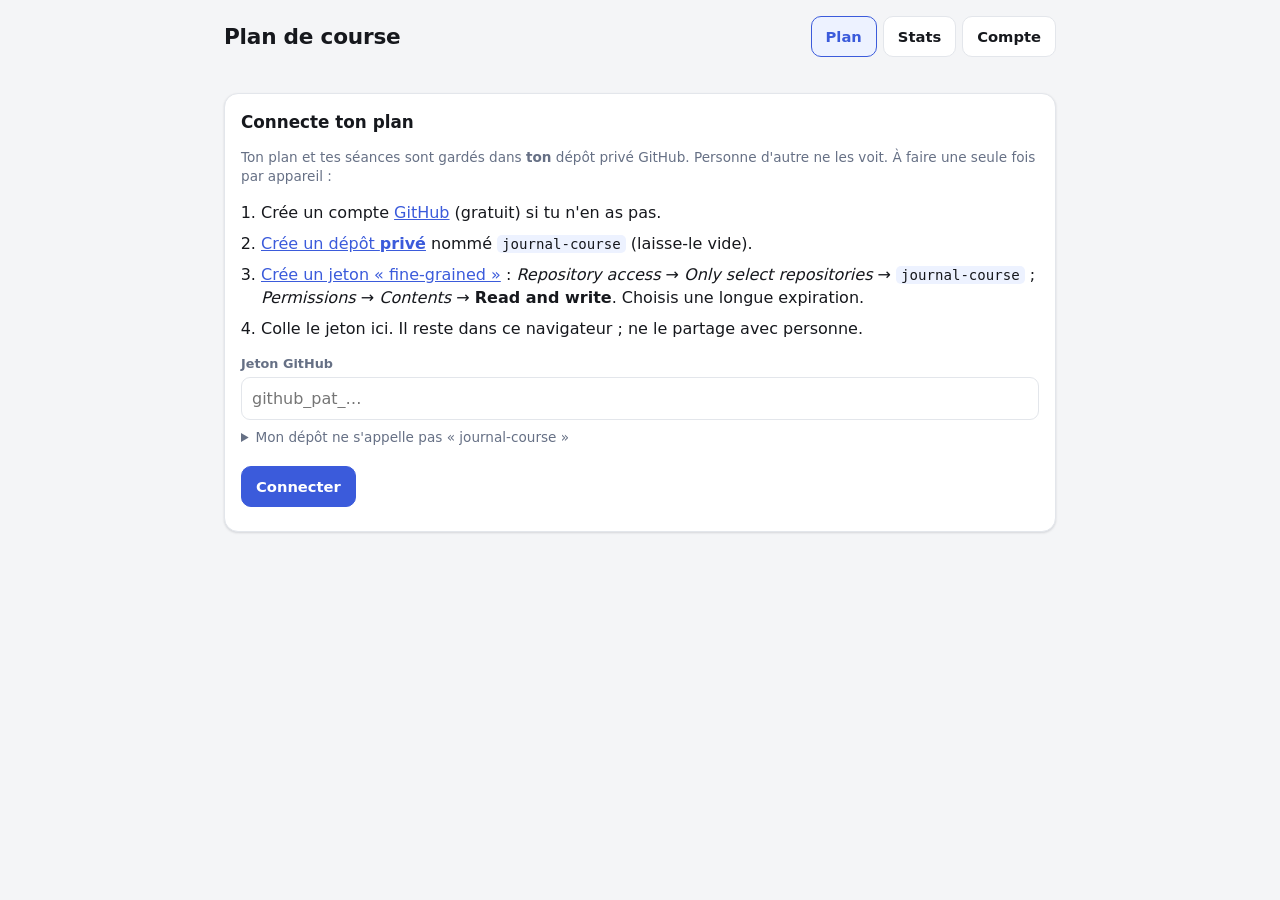
==== commit 01f43382: "Onglet Compte toujours présent (Plan, Stats, Compte sur chaque page) Co-Authored-By: Claude Fable 5." ====
--- a/index.html
+++ b/index.html
@@ -4,7 +4,9 @@
 <meta charset="utf-8">
 <meta name="viewport" content="width=device-width, initial-scale=1, viewport-fit=cover">
 <title>Plan de course</title>
-<meta name="theme-color" content="#3b5bdb">
+<meta name="theme-color" content="#3b5bdb" media="(prefers-color-scheme: light)">
+<meta name="theme-color" content="#161a2e" media="(prefers-color-scheme: dark)">
+<meta name="format-detection" content="telephone=no">
 <link rel="manifest" href="manifest.webmanifest">
 <link rel="icon" href="icon.svg" type="image/svg+xml">
 <link rel="apple-touch-icon" href="icon-180.png">
@@ -19,13 +21,22 @@
   <header class="top">
     <h1>Plan de course <small id="who"></small></h1>
     <nav class="tabs">
-      <a class="btn active" href="index.html">Plan</a>
-      <a class="btn" href="stats.html">Stats</a>
+      <a class="btn active" href="index.html"><svg class="ico" viewBox="0 0 24 24" aria-hidden="true"><rect x="3.5" y="5" width="17" height="15" rx="3"/><path d="M3.5 10h17M8 3v4M16 3v4M8.5 15l2.5 2.5 4.5-5"/></svg><span>Plan</span></a>
+      <a class="btn" href="stats.html"><svg class="ico" viewBox="0 0 24 24" aria-hidden="true"><path d="M5 20V11M12 20V4M19 20v-6"/></svg><span>Stats</span></a>
       <button class="btn hidden" id="btn-install" type="button">Installer l'app</button>
-      <button class="btn hidden" id="btn-account" type="button">Compte</button>
+      <button class="btn" id="btn-account" type="button"><svg class="ico" viewBox="0 0 24 24" aria-hidden="true"><circle cx="12" cy="8.5" r="3.8"/><path d="M4.5 20c1-3.8 4-5.5 7.5-5.5s6.500 1.700 7.500 5.500"/></svg><span>Compte</span></button>
     </nav>
   </header>
   <div id="sync" role="status"></div>
+
+  <!-- Installation sur iPhone (Safari n'a pas de bouton d'installation) -->
+  <section class="card hidden" id="ios-hint">
+    <div class="row spread" style="flex-wrap:nowrap;align-items:flex-start">
+      <div><b>Installe l'app sur ton iPhone</b>
+        <p class="muted small" style="margin:4px 0 0">Dans Safari, touche <b>Partager</b> <svg viewBox="0 0 24 24" aria-hidden="true" style="width:16px;height:16px;vertical-align:-3px;fill:none;stroke:currentColor;stroke-width:2;stroke-linecap:round;stroke-linejoin:round"><path d="M12 15V3M8 7l4-4 4 4M6 11H5a1 1 0 0 0-1 1v8a1 1 0 0 0 1 1h14a1 1 0 0 0 1-1v-8a1 1 0 0 0-1-1h-1"/></svg> puis <b>Sur l'écran d'accueil</b>. L'app s'ouvre ensuite en plein écran, comme une vraie application. Tu devras y recoller ton jeton une fois.</p></div>
+      <button class="icon" id="ios-hint-x" type="button" aria-label="Fermer">✕</button>
+    </div>
+  </section>
 
   <!-- Connexion -->
   <section class="card hidden" id="setup">
@@ -54,6 +65,7 @@
   <section class="card hidden" id="account">
     <h2>Compte</h2>
     <p class="small muted" id="account-info"></p>
+    <label class="row small hidden" id="auto-row" style="gap:10px;cursor:pointer;flex-wrap:nowrap;margin-top:6px"><input id="chk-auto" type="checkbox" style="width:20px;min-height:20px;height:20px;flex:none"><span>Ajuster automatiquement le plan selon mes séances</span></label>
     <div class="row" style="margin-top:12px">
       <button class="btn small hidden" id="btn-csv" type="button">Exporter en CSV</button>
       <button class="btn small danger hidden" id="btn-delplan" type="button">Supprimer le plan</button>
@@ -91,7 +103,8 @@
         <div class="fld"><label class="f">Temps visé pour la course (h · min · s)</label>
           <div class="hms"><input id="g-th" type="text" inputmode="numeric" placeholder="h" aria-label="Temps visé : heures"><input id="g-tm" type="text" inputmode="numeric" placeholder="min" aria-label="Temps visé : minutes"><input id="g-ts" type="text" inputmode="numeric" placeholder="s" aria-label="Temps visé : secondes"></div></div>
         <div class="fld"><label class="f" for="g-refd">Performance récente (course ou effort maximal)</label>
-          <div><select id="g-refd" style="max-width:260px;margin-bottom:6px"><option value="">—</option><option value="5">5 km</option><option value="10">10 km</option><option value="21.1">Demi-marathon</option><option value="42.2">Marathon</option></select>
+          <div><select id="g-refd" style="max-width:260px;margin-bottom:6px"><option value="">—</option><option value="5">5 km</option><option value="10">10 km</option><option value="21.1">Demi-marathon</option><option value="42.2">Marathon</option><option value="other">Autre distance…</option></select>
+          <input id="g-refkm" class="hidden" type="text" inputmode="decimal" autocomplete="off" placeholder="Distance en km (ex. 8,5)" aria-label="Distance de la performance en km" style="max-width:260px;margin-bottom:6px">
           <div class="hms"><input id="g-rh" type="text" inputmode="numeric" placeholder="h" aria-label="Performance : heures"><input id="g-rm" type="text" inputmode="numeric" placeholder="min" aria-label="Performance : minutes"><input id="g-rs" type="text" inputmode="numeric" placeholder="s" aria-label="Performance : secondes"></div></div></div>
       </fieldset>
 
@@ -113,7 +126,7 @@
     <p class="muted small" id="log-plan" style="margin-top:-4px"></p>
     <p class="muted small">Recopie les chiffres de ton activité Strava. Tout est optionnel.</p>
     <div class="grid2e fld">
-      <div><label class="f" for="l-dist">Distance (km) – vide = distance prévue</label><input id="l-dist" type="text" inputmode="decimal" autocomplete="off"></div>
+      <div><label class="f" for="l-dist">Distance (km)</label><input id="l-dist" type="text" inputmode="decimal" autocomplete="off"></div>
       <div><label class="f">Temps (h · min · s)</label>
         <div class="hms"><input id="l-h" type="text" inputmode="numeric" placeholder="h" aria-label="Heures"><input id="l-m" type="text" inputmode="numeric" placeholder="min" aria-label="Minutes"><input id="l-s" type="text" inputmode="numeric" placeholder="s" aria-label="Secondes"></div></div>
     </div>
@@ -150,7 +163,7 @@
   const on = JC.connected(), plan = on ? JC.activePlan() : null;
   if (editing && !(plan && findSession(plan, editing))) editing = null;
   $('setup').classList.toggle('hidden', on);
-  $('btn-account').classList.toggle('hidden', !on);
+  $('btn-account').classList.toggle('active', on && showAccount && !editing);
   $('account').classList.toggle('hidden', !on || !showAccount || !!editing);
   $('goal').classList.toggle('hidden', !on || !!plan);
   $('plan').classList.toggle('hidden', !plan || !!editing);
@@ -162,6 +175,8 @@
   $('account-info').textContent = 'Connecté : ' + JC.login() + ' · données dans le dépôt privé ' + JC.repo();
   $('btn-csv').classList.toggle('hidden', !plan);
   $('btn-delplan').classList.toggle('hidden', !plan);
+  $('auto-row').classList.toggle('hidden', !plan);
+  if (plan) $('chk-auto').checked = plan.goal.auto !== false;
   if (plan && !editing) renderPlan(plan);
 }
 
@@ -228,9 +243,14 @@
     hero += '<details><summary>Tes allures d\'entraînement</summary><div class="paces">' +
       row('Facile / longue', JC.fmtPace(P.easyLo).replace('/km', '') + ' à ' + JC.fmtPace(P.easyHi)) +
       row('Allure course', JC.fmtPace(P.race)) + row('Seuil', JC.fmtPace(P.thr)) + row('Intervalles (5 km)', JC.fmtPace(P.p5)) + '</div>' +
-      (P.predicted ? '<p class="muted small" style="margin:8px 0 0">Ta performance récente équivaut à environ ' + esc(JC.fmtDur(P.predicted)) + ' sur ' + esc(D.label.toLowerCase()) + ' (estimation).</p>' : '') + '</details>';
+      (P.predicted ? '<p class="muted small" style="margin:8px 0 0">Ta forme actuelle équivaut à environ ' + esc(JC.fmtDur(P.predicted)) + ' sur ' + esc(D.label.toLowerCase()) + ' (estimation).</p>' : '') + '</details>';
   }
   (plan.warnings || []).forEach(w => { hero += '<div class="warn">' + esc(w) + '</div>'; });
+  const hist = plan.history || [], last = hist[hist.length - 1];
+  if (last && JC.diffDays(t, last.at) <= 10) hero += '<div class="warn"><b>Plan ajusté le ' + esc(JC.fmtShort(last.at)) + '</b> – ' + esc(last.text) +
+    (last.from ? ' Les séances à venir ont été recalculées. <button class="btn small" type="button" data-act="undo" style="margin-top:6px">Annuler cet ajustement</button>' : '') + '</div>';
+  if (hist.length > 1) hero += '<details><summary>Historique des ajustements (' + hist.length + ')</summary>' +
+    hist.slice().reverse().map(x => '<p class="small" style="margin:6px 0 0"><b>' + esc(JC.fmtShort(x.at)) + '</b> – ' + esc(x.text) + '</p>').join('') + '</details>';
   $('hero').innerHTML = hero;
 
   const nx = sum.next;
@@ -254,9 +274,11 @@
   const b = e.target.closest('[data-act]'); if (!b) return;
   const plan = JC.activePlan(); if (!plan) return;
   const id = b.dataset.s;
-  if (b.dataset.act === 'toggle') {
+  if (b.dataset.act === 'undo') { JC.undoAdjust(); render(); }
+  else if (b.dataset.act === 'toggle') {
     const l = JC.getLog(plan.id, id);
     JC.setDone(plan.id, id, !(l && l.done));
+    JC.autoAdjust();
     render();
   } else if (b.dataset.act === 'log') openLog(id);
 });
@@ -313,7 +335,9 @@
   try {
     const v = readLog(), old = JC.getLog(plan.id, editing);
     if (JC.hasStats(v)) { v.done = true; v.doneAt = (old && old.doneAt) || JC.today(); }   // des stats = séance faite
-    JC.saveLog(plan.id, editing, v); closeLog();
+    JC.saveLog(plan.id, editing, v);
+    const msg = JC.autoAdjust();
+    closeLog(); if (msg) window.scrollTo(0, 0);
   } catch (e) { $('log-err').textContent = e.message; }
 });
 $('btn-log-cancel').addEventListener('click', closeLog);
@@ -329,6 +353,11 @@
   $('g-race').min = JC.addDays(t, 4);
   $('g-weekly').placeholder = String(JC.DEF_WEEKLY[+$('g-level').value]);
 }
+$('g-refd').addEventListener('change', () => {
+  const other = $('g-refd').value === 'other';
+  $('g-refkm').classList.toggle('hidden', !other);
+  if (other) $('g-refkm').focus();
+});
 $('g-level').addEventListener('change', () => { $('g-weekly').placeholder = String(JC.DEF_WEEKLY[+$('g-level').value]); });
 
 $('goal-form').addEventListener('submit', e => {
@@ -345,17 +374,26 @@
     const dist = $('g-dist').value, D = JC.DIST[dist];
     const lim = (sec, label) => { if (sec && (sec / D.exact < 150 || sec / D.exact > 900)) throw new Error(label + ' peu plausible pour cette distance. Vérifie les heures, minutes et secondes.'); };
     lim(targetSec, 'Temps visé');
-    if (refSec) { const k = JC.DIST[refDist].exact; if (refSec / k < 150 || refSec / k > 900) throw new Error('Performance récente peu plausible. Vérifie les heures, minutes et secondes.'); }
+    let refKm = 0;
+    if (refDist === 'other') {
+      refKm = JC.num($('g-refkm').value);
+      if (!(refKm >= 1 && refKm <= 100)) throw new Error('Distance de la performance récente invalide : entre un nombre de km entre 1 et 100.');
+    } else if (refDist) refKm = JC.DIST[refDist].exact;
+    if (refSec && (refSec / refKm < 150 || refSec / refKm > 900)) throw new Error('Performance récente peu plausible. Vérifie la distance et les heures, minutes et secondes.');
     JC.createPlan({ dist, name: $('g-name').value.trim(), raceDate: $('g-race').value, startDate: $('g-start').value,
       level: +$('g-level').value, days: +$('g-days').value, weeklyKm, longDay: $('g-long').value === '' ? null : +$('g-long').value,
-      targetSec, refDist: refSec ? refDist : '', refSec });
+      targetSec, refKm: refSec ? refKm : 0, refSec });
     $('goal-err').textContent = ''; openWeeks.clear(); closedWeeks.clear();
     render(); window.scrollTo(0, 0);
   } catch (err) { $('goal-err').textContent = err.message; }
 });
 
 /* ---------- compte, connexion ---------- */
-$('btn-account').addEventListener('click', () => { showAccount = !showAccount; disarm(); render(); });
+$('btn-account').addEventListener('click', () => {
+  if (!JC.connected()) { window.scrollTo(0, 0); $('in-token').focus(); return; }   // pas encore connecté : le compte, c'est la connexion
+  showAccount = !showAccount; disarm(); render(); if (showAccount) window.scrollTo(0, 0);
+});
+$('chk-auto').addEventListener('change', e => { JC.setAuto(e.target.checked); if (e.target.checked) JC.autoAdjust(); render(); });
 $('btn-logout').addEventListener('click', () => { showAccount = false; editing = null; JC.disconnect(); render(); });
 $('btn-csv').addEventListener('click', () => {
   const plan = JC.activePlan(); if (!plan) return;
@@ -379,6 +417,13 @@
 });
 
 /* ---------- installation (PWA) ---------- */
+(() => {
+  const ios = /iphone|ipad|ipod/i.test(navigator.userAgent) || (navigator.platform === 'MacIntel' && navigator.maxTouchPoints > 1);
+  const standalone = navigator.standalone === true || (window.matchMedia && matchMedia('(display-mode: standalone)').matches);
+  let seen = false; try { seen = localStorage.getItem('jc_ioshint') === '1'; } catch (e) { /* stockage indisponible */ }
+  if (ios && !standalone && !seen) $('ios-hint').classList.remove('hidden');
+  $('ios-hint-x').addEventListener('click', () => { $('ios-hint').classList.add('hidden'); try { localStorage.setItem('jc_ioshint', '1'); } catch (e) { /* idem */ } });
+})();
 let installEvt = null;
 window.addEventListener('beforeinstallprompt', e => { e.preventDefault(); installEvt = e; $('btn-install').classList.remove('hidden'); });
 window.addEventListener('appinstalled', () => { installEvt = null; $('btn-install').classList.add('hidden'); });
@@ -388,8 +433,13 @@
   installEvt = null; $('btn-install').classList.add('hidden');
 });
 
-JC.onChange(() => { if (editing) renderSync(); else render(); });
+let checked = false;          // au premier chargement réussi : séances manquées -> plan allégé au besoin
+JC.onChange(() => {
+  if (!checked && JC.status().state === 'ok') { checked = true; if (!editing && JC.autoAdjust(true)) return; }
+  if (editing) renderSync(); else render();
+});
 if ('serviceWorker' in navigator) window.addEventListener('load', () => navigator.serviceWorker.register('sw.js').catch(() => {}));
+if (location.hash === '#compte') { showAccount = true; try { history.replaceState(null, '', location.pathname); } catch (e) { /* sans importance */ } }
 JC.init();
 initGoalForm();
 render();
--- a/style.css
+++ b/style.css
@@ -229,3 +229,51 @@
   .check.big { width: 100%; justify-content: center; }
   #log .editor-actions { margin: 14px -12px -12px; }
 }
+
+/* ---------- iPhone / application installée ---------- */
+:root { --bar: #3b5bdb; --tabbar: rgba(255,255,255,.86); }
+@media (prefers-color-scheme: dark) { :root { --bar: #161a2e; --tabbar: rgba(25,28,34,.86); } }
+html { -webkit-tap-highlight-color: transparent; }
+body { min-height: 100vh; min-height: 100dvh; }
+.btn, .icon, .check, summary, nav.tabs { -webkit-user-select: none; user-select: none; touch-action: manipulation; -webkit-touch-callout: none; }
+.btn:active, .check:active { transform: scale(.97); }
+.ico { display: none; width: 24px; height: 24px; fill: none; stroke: currentColor; stroke-width: 2; stroke-linecap: round; stroke-linejoin: round; }
+input, select, textarea { font-size: 16px; }           /* sous 16 px, iOS zoome sur le champ */
+select { -webkit-appearance: none; appearance: none; padding-right: 30px; background-image: linear-gradient(45deg, transparent 50%, var(--muted) 50%), linear-gradient(135deg, var(--muted) 50%, transparent 50%); background-position: calc(100% - 16px) 50%, calc(100% - 11px) 50%; background-size: 5px 5px, 5px 5px; background-repeat: no-repeat; }
+input[type="checkbox"] { -webkit-appearance: auto; appearance: auto; accent-color: var(--ok); }
+
+@media (max-width: 640px) {
+  /* bandeau de titre collé en haut, sous la barre d'état (heure, batterie) */
+  header.top { position: sticky; top: 0; z-index: 15; background: var(--bar); color: #fff;
+    margin: calc(-10px - env(safe-area-inset-top)) calc(-10px - env(safe-area-inset-right)) 8px calc(-10px - env(safe-area-inset-left));
+    padding: calc(10px + env(safe-area-inset-top)) calc(14px + env(safe-area-inset-right)) 10px calc(14px + env(safe-area-inset-left)); }
+  header.top h1 { display: flex; align-items: baseline; justify-content: space-between; gap: 10px; width: 100%; font-size: 1.15rem; }
+  header.top h1 small { display: inline; color: rgba(255,255,255,.78); }
+
+  /* barre d'onglets : icône + libellé, fond translucide, au-dessus de la barre d'accueil */
+  nav.tabs { background: var(--tabbar); -webkit-backdrop-filter: saturate(180%) blur(18px); backdrop-filter: saturate(180%) blur(18px);
+    padding: 4px calc(8px + env(safe-area-inset-right)) calc(2px + env(safe-area-inset-bottom)) calc(8px + env(safe-area-inset-left)); }
+  nav.tabs .btn { flex-direction: column; gap: 1px; min-height: 50px; font-size: .7rem; font-weight: 600; border-radius: 12px; padding: 4px; }
+  nav.tabs .btn.active { background: transparent; color: var(--accent); }
+  nav.tabs .ico { display: block; }
+  nav.tabs #btn-install { display: none !important; }
+  .wrap { padding-bottom: calc(76px + env(safe-area-inset-bottom)); }
+
+  /* zones tactiles d'au moins 44 px */
+  .btn { min-height: 44px; }
+  .btn.small { min-height: 40px; padding: 8px 12px; }
+  .icon { width: 44px; height: 44px; }
+  input, select, textarea { min-height: 46px; }
+  .week > summary { min-height: 60px; }
+  .hms { max-width: none; }
+  #g-long, #g-refd, #g-refkm { max-width: none !important; }
+  .grid2e { gap: 8px; }
+  #goal-form button[type=submit], #btn-connect { width: 100%; justify-content: center; min-height: 50px; font-size: 1rem; }
+  #account .row .btn { flex: 1 1 100%; justify-content: center; }
+  #log .editor-actions { bottom: 0; padding-bottom: calc(10px + env(safe-area-inset-bottom)); }
+  .tablewrap { -webkit-overflow-scrolling: touch; }
+}
+@media (max-width: 640px) and (orientation: landscape) { .chartbox { height: 200px; } }
+body.editing #ios-hint { display: none; }
+@media (max-width: 640px) { .hero details > summary { padding: 11px 0; margin: 0; } nav.tabs #btn-account[aria-pressed="true"] { color: var(--accent); } }
+@media (max-width: 640px) { nav.tabs .btn.active ~ #btn-account.active, nav.tabs #btn-account.active { color: var(--accent); } nav.tabs:has(#btn-account.active) a.btn.active { color: var(--muted); } }
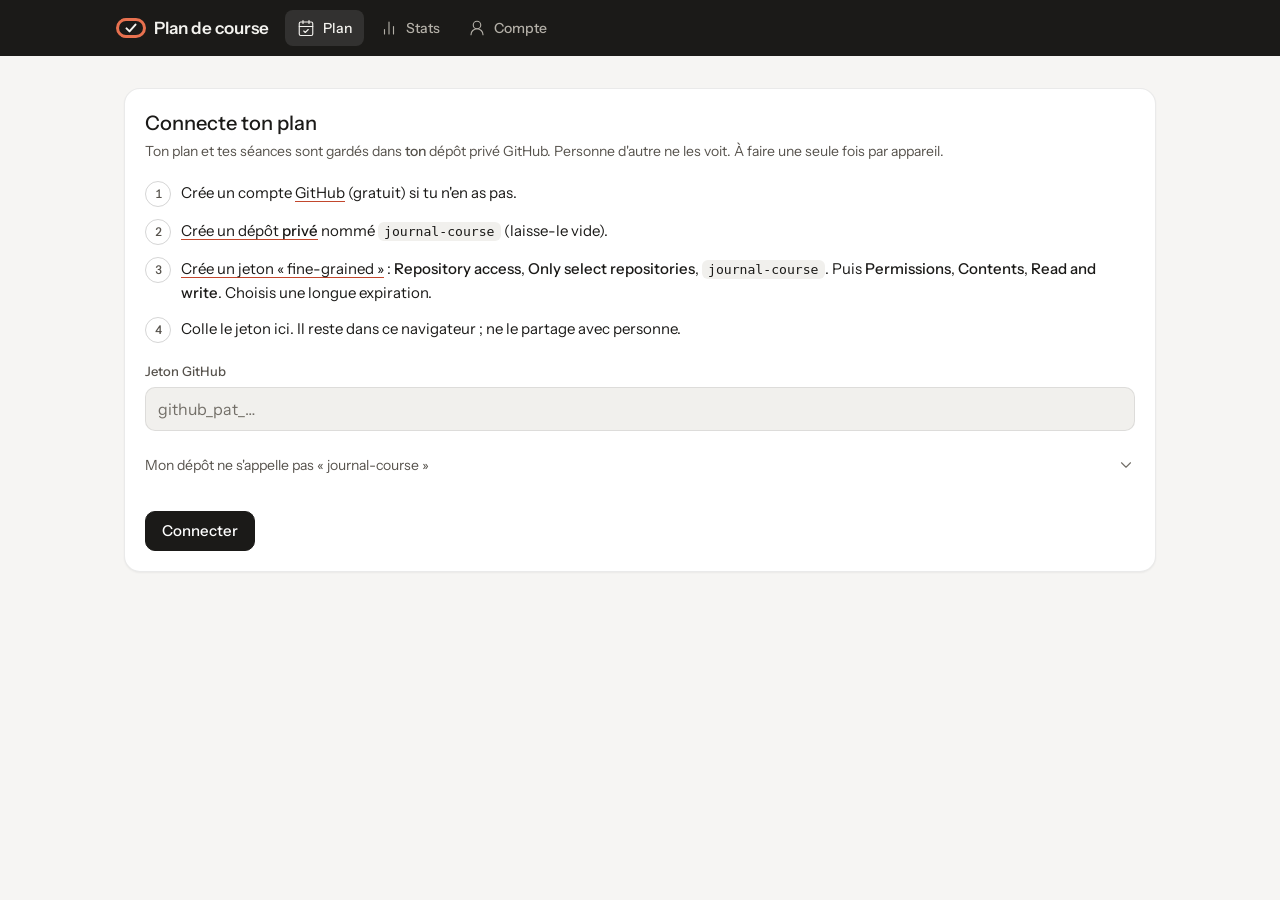
==== commit b7409d94: "Refonte visuelle : la piste d'athlétisme, mobile d'abord - Héros du plan : un ovale de piste, un seg" ====
--- a/index.html
+++ b/index.html
@@ -4,8 +4,8 @@
 <meta charset="utf-8">
 <meta name="viewport" content="width=device-width, initial-scale=1, viewport-fit=cover">
 <title>Plan de course</title>
-<meta name="theme-color" content="#3b5bdb" media="(prefers-color-scheme: light)">
-<meta name="theme-color" content="#161a2e" media="(prefers-color-scheme: dark)">
+<meta name="theme-color" content="#1b1a18" media="(prefers-color-scheme: light)">
+<meta name="theme-color" content="#0c0c0b" media="(prefers-color-scheme: dark)">
 <meta name="format-detection" content="telephone=no">
 <link rel="manifest" href="manifest.webmanifest">
 <link rel="icon" href="icon.svg" type="image/svg+xml">
@@ -14,183 +14,232 @@
 <meta name="apple-mobile-web-app-capable" content="yes">
 <meta name="apple-mobile-web-app-title" content="Course">
 <meta name="apple-mobile-web-app-status-bar-style" content="black-translucent">
+<link rel="preload" href="fonts/instrument-sans.woff2" as="font" type="font/woff2" crossorigin>
 <link rel="stylesheet" href="style.css">
 </head>
 <body>
-<div class="wrap">
-  <header class="top">
-    <h1>Plan de course <small id="who"></small></h1>
-    <nav class="tabs">
-      <a class="btn active" href="index.html"><svg class="ico" viewBox="0 0 24 24" aria-hidden="true"><rect x="3.5" y="5" width="17" height="15" rx="3"/><path d="M3.5 10h17M8 3v4M16 3v4M8.5 15l2.5 2.5 4.5-5"/></svg><span>Plan</span></a>
-      <a class="btn" href="stats.html"><svg class="ico" viewBox="0 0 24 24" aria-hidden="true"><path d="M5 20V11M12 20V4M19 20v-6"/></svg><span>Stats</span></a>
-      <button class="btn hidden" id="btn-install" type="button">Installer l'app</button>
-      <button class="btn" id="btn-account" type="button"><svg class="ico" viewBox="0 0 24 24" aria-hidden="true"><circle cx="12" cy="8.5" r="3.8"/><path d="M4.5 20c1-3.8 4-5.5 7.5-5.5s6.500 1.700 7.500 5.500"/></svg><span>Compte</span></button>
+<header class="top">
+  <div class="top-in">
+    <h1 class="brand"><svg class="mark" viewBox="0 0 30 20" aria-hidden="true"><rect x="1.5" y="1.5" width="27" height="17" rx="8.5"/><path d="M10.5 10.4l3 3 6-6.8"/></svg>Plan de course</h1>
+    <nav class="tabs" aria-label="Sections">
+      <a class="tab active" id="tab-plan" href="index.html" aria-current="page"><svg class="i" viewBox="0 0 24 24" aria-hidden="true"><path d="M8 2v4M16 2v4"/><rect width="18" height="18" x="3" y="4" rx="2"/><path d="M3 10h18M9 16l2 2 4-4"/></svg><span>Plan</span></a>
+      <a class="tab" href="stats.html"><svg class="i" viewBox="0 0 24 24" aria-hidden="true"><path d="M18 20V10M12 20V4M6 20v-6"/></svg><span>Stats</span></a>
+      <button class="tab" id="btn-account" type="button"><svg class="i" viewBox="0 0 24 24" aria-hidden="true"><circle cx="12" cy="8" r="5"/><path d="M20 21a8 8 0 0 0-16 0"/></svg><span>Compte</span></button>
     </nav>
-  </header>
-  <div id="sync" role="status"></div>
+    <div class="status" id="status" role="status" data-state="off"><span class="dot"></span><span id="status-txt"></span><span id="who"></span></div>
+  </div>
+</header>
+
+<main class="wrap">
+  <div class="notice hidden" id="sync" role="alert"></div>
 
   <!-- Installation sur iPhone (Safari n'a pas de bouton d'installation) -->
-  <section class="card hidden" id="ios-hint">
-    <div class="row spread" style="flex-wrap:nowrap;align-items:flex-start">
-      <div><b>Installe l'app sur ton iPhone</b>
-        <p class="muted small" style="margin:4px 0 0">Dans Safari, touche <b>Partager</b> <svg viewBox="0 0 24 24" aria-hidden="true" style="width:16px;height:16px;vertical-align:-3px;fill:none;stroke:currentColor;stroke-width:2;stroke-linecap:round;stroke-linejoin:round"><path d="M12 15V3M8 7l4-4 4 4M6 11H5a1 1 0 0 0-1 1v8a1 1 0 0 0 1 1h14a1 1 0 0 0 1-1v-8a1 1 0 0 0-1-1h-1"/></svg> puis <b>Sur l'écran d'accueil</b>. L'app s'ouvre ensuite en plein écran, comme une vraie application. Tu devras y recoller ton jeton une fois.</p></div>
-      <button class="icon" id="ios-hint-x" type="button" aria-label="Fermer">✕</button>
-    </div>
+  <section class="card hint narrow hidden" id="ios-hint">
+    <div><b>Installe l'app sur ton iPhone</b>
+      <p>Dans Safari, touche <b>Partager</b> <svg class="i" viewBox="0 0 24 24" aria-hidden="true"><path d="M12 2v13M16 6l-4-4-4 4M4 12v8a2 2 0 0 0 2 2h12a2 2 0 0 0 2-2v-8"/></svg> puis <b>Sur l'écran d'accueil</b>. L'app s'ouvre ensuite en plein écran, comme une vraie application. Tu devras y recoller ton jeton une fois.</p></div>
+    <button class="icon-btn" id="ios-hint-x" type="button" aria-label="Fermer"><svg class="i" viewBox="0 0 24 24" aria-hidden="true"><path d="M18 6 6 18M6 6l12 12"/></svg></button>
+  </section>
+
+  <!-- Installation ailleurs (Android, ordinateur) : le navigateur fournit l'invite -->
+  <section class="card hint narrow hidden" id="install-hint">
+    <div><b>Installe l'app</b>
+      <p>Elle s'ouvre en plein écran depuis ton écran d'accueil et reste utilisable hors ligne.</p>
+      <button class="btn small primary" id="btn-install" type="button">Installer</button></div>
+    <button class="icon-btn" id="install-x" type="button" aria-label="Fermer"><svg class="i" viewBox="0 0 24 24" aria-hidden="true"><path d="M18 6 6 18M6 6l12 12"/></svg></button>
   </section>
 
   <!-- Connexion -->
-  <section class="card hidden" id="setup">
+  <section class="card narrow hidden" id="setup">
     <h2>Connecte ton plan</h2>
-    <p class="muted small">Ton plan et tes séances sont gardés dans <b>ton</b> dépôt privé GitHub. Personne d'autre ne les voit. À faire une seule fois par appareil :</p>
+    <p class="sub">Ton plan et tes séances sont gardés dans <b>ton</b> dépôt privé GitHub. Personne d'autre ne les voit. À faire une seule fois par appareil.</p>
     <ol class="steps">
-      <li>Crée un compte <a href="https://github.com/signup" target="_blank" rel="noopener">GitHub</a> (gratuit) si tu n'en as pas.</li>
-      <li><a href="https://github.com/new?name=journal-course&visibility=private" target="_blank" rel="noopener">Crée un dépôt <b>privé</b></a> nommé <code>journal-course</code> (laisse-le vide).</li>
-      <li><a href="https://github.com/settings/personal-access-tokens/new" target="_blank" rel="noopener">Crée un jeton « fine-grained »</a> : <i>Repository access</i> → <i>Only select repositories</i> → <code>journal-course</code> ; <i>Permissions</i> → <i>Contents</i> → <b>Read and write</b>. Choisis une longue expiration.</li>
-      <li>Colle le jeton ici. Il reste dans ce navigateur ; ne le partage avec personne.</li>
+      <li><div>Crée un compte <a href="https://github.com/signup" target="_blank" rel="noopener">GitHub</a> (gratuit) si tu n'en as pas.</div></li>
+      <li><div><a href="https://github.com/new?name=journal-course&visibility=private" target="_blank" rel="noopener">Crée un dépôt <b>privé</b></a> nommé <code>journal-course</code> (laisse-le vide).</div></li>
+      <li><div><a href="https://github.com/settings/personal-access-tokens/new" target="_blank" rel="noopener">Crée un jeton « fine-grained »</a> : <span class="ui">Repository access</span>, <span class="ui">Only select repositories</span>, <code>journal-course</code>. Puis <span class="ui">Permissions</span>, <span class="ui">Contents</span>, <span class="ui">Read and write</span>. Choisis une longue expiration.</div></li>
+      <li><div>Colle le jeton ici. Il reste dans ce navigateur ; ne le partage avec personne.</div></li>
     </ol>
     <form id="setup-form">
       <label class="f" for="in-token">Jeton GitHub</label>
       <input id="in-token" type="password" autocomplete="off" placeholder="github_pat_…">
       <details>
-        <summary>Mon dépôt ne s'appelle pas « journal-course »</summary>
+        <summary><span>Mon dépôt ne s'appelle pas « journal-course »</span><svg class="i chev" viewBox="0 0 24 24" aria-hidden="true"><path d="m6 9 6 6 6-6"/></svg></summary>
         <label class="f" for="in-repo">Dépôt (compte/nom)</label>
-        <input id="in-repo" type="text" autocomplete="off" placeholder="mon-compte/journal-course">
+        <input id="in-repo" type="text" autocomplete="off" autocapitalize="none" placeholder="mon-compte/journal-course">
       </details>
-      <div class="row" style="margin-top:10px"><button class="btn primary" id="btn-connect" type="submit">Connecter</button></div>
-      <div class="err" id="setup-err"></div>
+      <div class="err" id="setup-err" role="alert"></div>
+      <div class="actions"><button class="btn primary" id="btn-connect" type="submit">Connecter</button></div>
     </form>
   </section>
 
   <!-- Compte -->
-  <section class="card hidden" id="account">
+  <section class="card narrow hidden" id="account">
     <h2>Compte</h2>
-    <p class="small muted" id="account-info"></p>
-    <label class="row small hidden" id="auto-row" style="gap:10px;cursor:pointer;flex-wrap:nowrap;margin-top:6px"><input id="chk-auto" type="checkbox" style="width:20px;min-height:20px;height:20px;flex:none"><span>Ajuster automatiquement le plan selon mes séances</span></label>
-    <div class="row" style="margin-top:12px">
-      <button class="btn small hidden" id="btn-csv" type="button">Exporter en CSV</button>
-      <button class="btn small danger hidden" id="btn-delplan" type="button">Supprimer le plan</button>
-      <button class="btn small danger" id="btn-logout" type="button">Se déconnecter de cet appareil</button>
+    <p class="sub" id="account-info"></p>
+    <label class="switch-row hidden" id="auto-row"><span>Ajuster automatiquement le plan selon mes séances</span><input class="switch" id="chk-auto" type="checkbox" role="switch"></label>
+    <div class="stack">
+      <button class="btn hidden" id="btn-install2" type="button">Installer l'app</button>
+      <button class="btn hidden" id="btn-csv" type="button">Exporter en CSV</button>
+      <button class="btn danger hidden" id="btn-delplan" type="button">Supprimer le plan</button>
+      <button class="btn danger" id="btn-logout" type="button">Se déconnecter de cet appareil</button>
     </div>
   </section>
 
   <!-- Objectif -->
-  <section class="card hidden" id="goal">
+  <section class="card narrow hidden" id="goal">
     <h2>Ton objectif</h2>
-    <p class="muted small" style="margin-top:-4px">Dis-moi ta course et où tu en es : le plan est construit semaine par semaine jusqu'au jour J.</p>
+    <p class="sub">Dis-moi ta course et où tu en es : le plan est construit semaine par semaine jusqu'au jour J</p>
     <form id="goal-form">
       <div class="grid2e fld">
         <div><label class="f" for="g-dist">Distance</label>
           <select id="g-dist"><option value="5">5 km</option><option value="10">10 km</option><option value="21.1" selected>Demi-marathon</option><option value="42.2">Marathon</option></select></div>
-        <div><label class="f" for="g-name">Nom (optionnel)</label><input id="g-name" type="text" autocomplete="off" placeholder="ex. Demi de Montréal"></div>
+        <div><label class="f" for="g-name">Nom (optionnel)</label><input id="g-name" type="text" autocomplete="off" placeholder="Demi de Montréal"></div>
       </div>
       <div class="grid2e fld">
         <div><label class="f" for="g-race">Date de la course</label><input id="g-race" type="date"></div>
         <div><label class="f" for="g-start">Début du plan</label><input id="g-start" type="date"></div>
       </div>
-      <div class="grid3 fld">
-        <div><label class="f" for="g-level">Niveau</label>
-          <select id="g-level"><option value="0">Débutant – je cours peu ou pas</option><option value="1">Intermédiaire – je cours régulièrement</option><option value="2">Avancé – je m'entraîne depuis des années</option></select></div>
-        <div><label class="f" for="g-days">Jours de course par semaine</label>
-          <select id="g-days"><option>3</option><option selected>4</option><option>5</option><option>6</option></select></div>
-        <div><label class="f" for="g-weekly">Km par semaine en ce moment</label><input id="g-weekly" type="text" inputmode="decimal" autocomplete="off" placeholder="10"></div>
-      </div>
-      <div class="fld"><label class="f" for="g-long">Jour de la sortie longue</label>
-        <select id="g-long" style="max-width:260px"><option value="">Même jour que la course</option><option value="0">Lundi</option><option value="1">Mardi</option><option value="2">Mercredi</option><option value="3">Jeudi</option><option value="4">Vendredi</option><option value="5">Samedi</option><option value="6">Dimanche</option></select></div>
+
+      <fieldset>
+        <legend>Ton entraînement</legend>
+        <div class="grid3 span-first fld">
+          <div><label class="f" for="g-level">Niveau</label>
+            <select id="g-level"><option value="0">Débutant – je cours peu ou pas</option><option value="1">Intermédiaire – je cours régulièrement</option><option value="2">Avancé – je m'entraîne depuis des années</option></select></div>
+          <div><label class="f" for="g-days">Jours par semaine</label>
+            <select id="g-days"><option>3</option><option selected>4</option><option>5</option><option>6</option></select></div>
+          <div><label class="f" for="g-weekly">Km par semaine actuels</label><input id="g-weekly" type="text" inputmode="decimal" autocomplete="off" placeholder="10"></div>
+        </div>
+        <div class="fld"><label class="f" for="g-long">Jour de la sortie longue</label>
+          <select id="g-long" class="w-half"><option value="">Même jour que la course</option><option value="0">Lundi</option><option value="1">Mardi</option><option value="2">Mercredi</option><option value="3">Jeudi</option><option value="4">Vendredi</option><option value="5">Samedi</option><option value="6">Dimanche</option></select></div>
+      </fieldset>
 
       <fieldset>
         <legend>Allures (optionnel)</legend>
-        <p class="muted small" style="margin:4px 0 0">Avec un temps visé ou une performance récente, chaque séance affiche l'allure à tenir. Sinon, le plan se fie aux sensations.</p>
-        <div class="fld"><label class="f">Temps visé pour la course (h · min · s)</label>
+        <p class="sub">Avec un temps visé ou une performance récente, chaque séance affiche l'allure à tenir. Sinon, le plan se fie aux sensations.</p>
+        <div class="fld"><span class="f">Temps visé pour la course (h · min · s)</span>
           <div class="hms"><input id="g-th" type="text" inputmode="numeric" placeholder="h" aria-label="Temps visé : heures"><input id="g-tm" type="text" inputmode="numeric" placeholder="min" aria-label="Temps visé : minutes"><input id="g-ts" type="text" inputmode="numeric" placeholder="s" aria-label="Temps visé : secondes"></div></div>
         <div class="fld"><label class="f" for="g-refd">Performance récente (course ou effort maximal)</label>
-          <div><select id="g-refd" style="max-width:260px;margin-bottom:6px"><option value="">—</option><option value="5">5 km</option><option value="10">10 km</option><option value="21.1">Demi-marathon</option><option value="42.2">Marathon</option><option value="other">Autre distance…</option></select>
-          <input id="g-refkm" class="hidden" type="text" inputmode="decimal" autocomplete="off" placeholder="Distance en km (ex. 8,5)" aria-label="Distance de la performance en km" style="max-width:260px;margin-bottom:6px">
-          <div class="hms"><input id="g-rh" type="text" inputmode="numeric" placeholder="h" aria-label="Performance : heures"><input id="g-rm" type="text" inputmode="numeric" placeholder="min" aria-label="Performance : minutes"><input id="g-rs" type="text" inputmode="numeric" placeholder="s" aria-label="Performance : secondes"></div></div></div>
+          <select id="g-refd" class="w-half"><option value="">Aucune</option><option value="5">5 km</option><option value="10">10 km</option><option value="21.1">Demi-marathon</option><option value="42.2">Marathon</option><option value="other">Autre distance…</option></select>
+          <input id="g-refkm" class="w-half hidden" type="text" inputmode="decimal" autocomplete="off" placeholder="Distance en km (8,5)" aria-label="Distance de la performance en km" style="margin-top:8px">
+          <div class="hms" style="margin-top:8px"><input id="g-rh" type="text" inputmode="numeric" placeholder="h" aria-label="Performance : heures"><input id="g-rm" type="text" inputmode="numeric" placeholder="min" aria-label="Performance : minutes"><input id="g-rs" type="text" inputmode="numeric" placeholder="s" aria-label="Performance : secondes"></div></div>
       </fieldset>
 
-      <div class="err" id="goal-err"></div>
-      <div class="row" style="margin-top:14px"><button class="btn primary" type="submit">Créer mon plan</button></div>
+      <div class="err" id="goal-err" role="alert"></div>
+      <div class="actions"><button class="btn primary" type="submit">Créer mon plan</button></div>
     </form>
   </section>
 
   <!-- Plan -->
   <section id="plan" class="hidden">
-    <div class="card hero" id="hero"></div>
-    <div class="card next hidden" id="next"></div>
+    <div class="side">
+      <div class="card hero" id="hero"></div>
+      <div class="card next hidden" id="next"></div>
+    </div>
     <div id="weeks"></div>
   </section>
 
   <!-- Stats d'une séance -->
-  <section class="card hidden" id="log">
+  <section class="card narrow hidden" id="log">
     <h2 id="log-title">Stats de la séance</h2>
-    <p class="muted small" id="log-plan" style="margin-top:-4px"></p>
-    <p class="muted small">Recopie les chiffres de ton activité Strava. Tout est optionnel.</p>
+    <p class="sub" id="log-plan"></p>
+    <p class="sub">Recopie les chiffres de ton activité Strava. Tout est optionnel.</p>
     <div class="grid2e fld">
       <div><label class="f" for="l-dist">Distance (km)</label><input id="l-dist" type="text" inputmode="decimal" autocomplete="off"></div>
-      <div><label class="f">Temps (h · min · s)</label>
+      <div><span class="f">Temps (h · min · s)</span>
         <div class="hms"><input id="l-h" type="text" inputmode="numeric" placeholder="h" aria-label="Heures"><input id="l-m" type="text" inputmode="numeric" placeholder="min" aria-label="Minutes"><input id="l-s" type="text" inputmode="numeric" placeholder="s" aria-label="Secondes"></div></div>
     </div>
-    <p class="small" id="l-pace" style="margin:8px 0 0;min-height:1.2em"></p>
-    <div class="grid3 fld">
-      <div><label class="f" for="l-hr">Fréquence cardiaque moy. (bpm)</label><input id="l-hr" type="text" inputmode="numeric" autocomplete="off"></div>
+    <p id="l-pace"></p>
+    <div class="grid3 span-last fld">
+      <div><label class="f" for="l-hr">FC moyenne (bpm)</label><input id="l-hr" type="text" inputmode="numeric" autocomplete="off"></div>
       <div><label class="f" for="l-elev">Dénivelé positif (m)</label><input id="l-elev" type="text" inputmode="numeric" autocomplete="off"></div>
       <div><label class="f" for="l-feel">Ressenti</label>
-        <select id="l-feel"><option value="0">—</option><option value="1">1 – Très dur</option><option value="2">2 – Dur</option><option value="3">3 – Correct</option><option value="4">4 – Bien</option><option value="5">5 – Super</option></select></div>
+        <select id="l-feel"><option value="0">Non noté</option><option value="1">1 – Très dur</option><option value="2">2 – Dur</option><option value="3">3 – Correct</option><option value="4">4 – Bien</option><option value="5">5 – Super</option></select></div>
     </div>
-    <div class="fld"><label class="f" for="l-url">Lien de l'activité Strava (optionnel)</label><input id="l-url" type="url" inputmode="url" autocomplete="off" placeholder="https://www.strava.com/activities/…"></div>
+    <div class="fld"><label class="f" for="l-url">Lien de l'activité Strava (optionnel)</label><input id="l-url" type="url" inputmode="url" autocomplete="off" autocapitalize="none" placeholder="https://www.strava.com/activities/…"></div>
     <div class="fld"><label class="f" for="l-note">Note (optionnel)</label><textarea id="l-note" placeholder="Comment ça s'est passé ?"></textarea></div>
-    <div class="err" id="log-err"></div>
+    <div class="err" id="log-err" role="alert"></div>
     <div class="editor-actions">
       <div class="row"><button class="btn primary" id="btn-log-save" type="button">Enregistrer</button><button class="btn" id="btn-log-cancel" type="button">Annuler</button></div>
-      <button class="btn danger hidden" id="btn-log-clear" type="button">Effacer les stats</button>
+      <button class="btn danger hidden" id="btn-log-clear" type="button">Effacer</button>
     </div>
   </section>
-</div>
+</main>
 
 <script src="app.js"></script>
 <script>
 'use strict';
 const $ = id => document.getElementById(id);
-const esc = JC.esc;
+const esc = JC.esc, icon = JC.icon;
+const HARD = { fartlek: 1, tempo: 1, intervals: 1, specific: 1 };   // séances de qualité : le point du type passe à l'accent
 let showAccount = false;
 let editing = null;            // identifiant de la séance dont on entre les stats
 let scrollBack = 0;
 const openWeeks = new Set();   // semaines dépliées / repliées à la main
 const closedWeeks = new Set();
+const openMore = new Set();    // volets du héros dépliés (allures, historique)
 
 /* ---------- affichage général ---------- */
 function render() {
   const on = JC.connected(), plan = on ? JC.activePlan() : null;
   if (editing && !(plan && findSession(plan, editing))) editing = null;
+  const acct = on && showAccount && !editing;                        // Compte est une vue à part entière
   $('setup').classList.toggle('hidden', on);
-  $('btn-account').classList.toggle('active', on && showAccount && !editing);
-  $('account').classList.toggle('hidden', !on || !showAccount || !!editing);
-  $('goal').classList.toggle('hidden', !on || !!plan);
-  $('plan').classList.toggle('hidden', !plan || !!editing);
+  $('account').classList.toggle('hidden', !acct);
+  $('goal').classList.toggle('hidden', !on || !!plan || acct);
+  $('plan').classList.toggle('hidden', !plan || !!editing || acct);
   $('log').classList.toggle('hidden', !editing);
   document.body.classList.toggle('editing', !!editing);
-  $('who').textContent = on ? JC.login() : '';
-  renderSync();
+  [['tab-plan', !acct], ['btn-account', acct]].forEach(([id, a]) => {
+    $(id).classList.toggle('active', a);
+    if (a) $(id).setAttribute('aria-current', 'page'); else $(id).removeAttribute('aria-current');
+  });
+  JC.statusUI();
   if (!on) return;
-  $('account-info').textContent = 'Connecté : ' + JC.login() + ' · données dans le dépôt privé ' + JC.repo();
+  $('account-info').textContent = 'Connecté en tant que ' + JC.login() + '. Tes données sont dans le dépôt privé ' + JC.repo() + '.';
   $('btn-csv').classList.toggle('hidden', !plan);
   $('btn-delplan').classList.toggle('hidden', !plan);
   $('auto-row').classList.toggle('hidden', !plan);
   if (plan) $('chk-auto').checked = plan.goal.auto !== false;
-  if (plan && !editing) renderPlan(plan);
-}
-
-function renderSync() {
-  const s = JC.status(), el = $('sync');
-  const txt = { idle: '', loading: 'Chargement…', saving: 'Enregistrement…', ok: 'Synchronisé ✓',
-    offline: 'Hors ligne – tes changements sont gardés ici et seront envoyés au retour du réseau.', error: '⚠ ' + s.msg };
-  el.textContent = JC.connected() ? (txt[s.state] || '') : '';
-  el.className = s.state === 'error' ? 'error' : s.state === 'ok' ? 'ok' : '';
+  if (plan && !editing && !acct) renderPlan(plan);
 }
 
 function findSession(plan, id) {
   for (const w of plan.weeks) for (const s of w.sessions) if (s.id === id) return s;
   return null;
+}
+
+/* ---------- la piste : un tour = tout le plan ----------
+   Un segment par semaine, d'autant plus teinté que la semaine est chargée ; la part pleine suit les séances cochées.
+   On part de la ligne d'arrivée et on tourne dans le sens de la course ; le point, c'est aujourd'hui. */
+function trackSVG(plan, es) {
+  const W = 320, H = 140, r = 58, xl = 8 + r, xr = W - 8 - r, yt = 12, yb = yt + 2 * r, cy = yt + r;
+  const arc = Math.PI * r, st = xr - xl, total = 2 * arc + 2 * st;
+  const d = 'M' + xr + ' ' + yb + 'A' + r + ' ' + r + ' 0 0 0 ' + xr + ' ' + yt + 'H' + xl + 'A' + r + ' ' + r + ' 0 0 0 ' + xl + ' ' + yb + 'Z';
+  const N = plan.weeks.length, seg = total / N, gap = N > 40 ? 1.5 : 2, t = JC.today();
+  const maxKm = Math.max.apply(null, plan.weeks.map(w => w.km)) || 1;
+  const n2 = v => v.toFixed(2);
+  let lanes = '';
+  const done = [];
+  plan.weeks.forEach((w, i) => {
+    const we = es.filter(e => e.week === w), nd = we.filter(e => e.done).length;
+    lanes += '<path d="' + d + '" stroke-dasharray="' + n2(seg - gap) + ' ' + n2(total - seg + gap) + '" stroke-dashoffset="' + n2(-i * seg) + '" opacity="' + n2(0.16 + 0.26 * w.km / maxKm) + '">' +
+      '<title>Semaine ' + w.n + ' · ' + esc(JC.fmtKm(w.km)) + ' · ' + esc(JC.PHASES[w.phase]) + '</title></path>';
+    const f = we.length ? (seg - gap) * nd / we.length : 0;
+    done.push(n2(f), n2(seg - f));
+  });
+  const at = s => {                                                   // point de la piste à la distance s du départ
+    if (s <= arc) { const a = Math.PI / 2 - s / r; return [xr + r * Math.cos(a), cy + r * Math.sin(a)]; }
+    s -= arc; if (s <= st) return [xr - s, yt];
+    s -= st; if (s <= arc) { const a = -Math.PI / 2 - s / r; return [xl + r * Math.cos(a), cy + r * Math.sin(a)]; }
+    return [xl + (s - arc), yb];
+  };
+  const wi = plan.weeks.findIndex(w => t >= w.start && t <= w.end);
+  let pos = t > plan.weeks[N - 1].end ? total : 0;
+  if (wi >= 0) { const w = plan.weeks[wi]; pos = (wi + (JC.diffDays(t, w.start) + 0.5) / (JC.diffDays(w.end, w.start) + 1)) * seg; }
+  const p = at(Math.min(pos, total));
+  return '<svg viewBox="0 0 ' + W + ' ' + H + '" aria-hidden="true">' + lanes +
+    '<path d="' + d + '" stroke-dasharray="' + done.join(' ') + '"/>' +
+    '<line class="finish" x1="' + xr + '" y1="' + (yb - 10) + '" x2="' + xr + '" y2="' + (yb + 10) + '"/>' +
+    '<circle class="runner" cx="' + n2(p[0]) + '" cy="' + n2(p[1]) + '" r="6"/></svg>';
 }
 
 /* ---------- plan ---------- */
@@ -203,69 +252,95 @@
   if (l.hr > 0) parts.push(l.hr + ' bpm');
   if (l.elev > 0) parts.push('D+ ' + l.elev + ' m');
   if (l.feel > 0) parts.push('ressenti ' + l.feel + '/5');
-  let h = parts.length ? '<p class="got">' + esc(parts.join(' · ')) + '</p>' : '';
-  if (l.note) h += '<p class="got" style="white-space:pre-wrap">' + esc(l.note) + '</p>';
-  if (/^https:\/\//i.test(l.url || '')) h += '<p><a href="' + esc(l.url) + '" target="_blank" rel="noopener">Voir sur Strava</a></p>';
+  let h = parts.length ? '<p class="got">' + parts.map(p => '<span>' + esc(p) + '</span>').join(' · ') + '</p>' : '';   // une stat ne se coupe pas en deux lignes
+  if (l.note) h += '<p class="usernote">' + esc(l.note) + '</p>';
+  if (/^https:\/\//i.test(l.url || '')) h += '<p><a class="ext" href="' + esc(l.url) + '" target="_blank" rel="noopener">Voir sur Strava' + icon('link') + '</a></p>';
   return h;
 }
 
-function sessionHTML(e, opts) {
-  const s = e.s, t = JC.today(), big = opts && opts.big;
-  const when = s.date === t ? 'Aujourd\'hui' : s.date === JC.addDays(t, 1) ? 'Demain' : JC.fmtDay(s.date);
-  const check = big
-    ? ''
-    : '<button class="check' + (e.done ? ' on' : '') + '" type="button" data-act="toggle" data-s="' + esc(s.id) + '" aria-pressed="' + e.done + '" aria-label="' + (e.done ? 'Complétée – toucher pour annuler' : 'Marquer comme complétée') + '" title="' + (e.done ? 'Complétée' : 'Marquer comme complétée') + '">✓</button>';
-  const statsBtn = '<button class="btn small" type="button" data-act="log" data-s="' + esc(s.id) + '">' +
-    (JC.hasStats(e.log) ? 'Modifier les stats' : s.type === 'race' ? '＋ Résultat de la course' : '＋ Stats Strava') + '</button>';
-  const body = '<div><div class="when">' + esc(when) + '</div>' +
-    '<h4>' + esc(s.title) + ' <span>· ' + esc(JC.fmtKm(s.km)) + '</span></h4>' +
-    '<span class="tag t-' + esc(s.type) + '">' + esc(JC.TYPES[s.type] || s.type) + '</span>' +
+const tagHTML = type => '<span class="tag' + (type === 'race' ? ' race' : HARD[type] ? ' hard' : '') + '">' + esc(JC.TYPES[type] || type) + '</span>';
+function whenText(s) {
+  const t = JC.today();
+  return s.date === t ? 'Aujourd\'hui' : s.date === JC.addDays(t, 1) ? 'Demain' : JC.fmtDay(s.date);
+}
+function statsBtn(e, short) {
+  const race = e.s.type === 'race';
+  return '<button class="btn' + (short ? '' : ' small') + '" type="button" data-act="log" data-s="' + esc(e.s.id) + '">' +
+    (JC.hasStats(e.log) ? 'Modifier les stats' : icon('plus') + (race ? (short ? 'Résultat' : 'Résultat de la course') : (short ? 'Stats' : 'Ajouter mes stats'))) + '</button>';
+}
+
+function sessionHTML(e) {
+  const s = e.s, t = JC.today();
+  return '<div class="ses' + (e.done ? ' done' : '') + (s.date === t ? ' today' : '') + '">' +
+    '<button class="check' + (e.done ? ' on' : '') + '" type="button" data-act="toggle" data-s="' + esc(s.id) + '" aria-pressed="' + e.done + '" aria-label="' +
+      (e.done ? 'Complétée, toucher pour annuler' : 'Marquer comme complétée') + '" title="' + (e.done ? 'Complétée' : 'Marquer comme complétée') + '">' + icon('check') + '</button>' +
+    '<div><div class="ses-top"><span class="when">' + esc(whenText(s)) + '</span>' + tagHTML(s.type) + '</div>' +
+    '<h4><span>' + esc(s.title) + '</span><span class="km">' + esc(JC.fmtKm(s.km)) + '</span></h4>' +
     '<p class="desc">' + esc(s.desc) + '</p>' + gotLine(e.log) +
-    '<div class="acts row">' +
-      (big ? '<button class="check big' + (e.done ? ' on' : '') + '" type="button" data-act="toggle" data-s="' + esc(s.id) + '" aria-pressed="' + e.done + '">✓ ' + (e.done ? 'Complétée' : 'Marquer comme complétée') + '</button>' : '') +
-      (e.done || big || s.date <= t ? statsBtn : '') + '</div></div>';
-  return '<div class="ses' + (e.done ? ' done' : '') + (s.date === t && !big ? ' today' : '') + '"' + (big ? ' style="grid-template-columns:1fr"' : '') + '>' + check + body + '</div>';
+    (e.done || s.date <= t ? '<div class="acts">' + statsBtn(e) + '</div>' : '') + '</div></div>';
+}
+
+function nextHTML(e) {
+  const s = e.s;
+  return '<div class="eyebrow"><span>Prochaine séance</span><span class="when' + (s.date === JC.today() ? ' today' : '') + '">' + esc(whenText(s)) + '</span></div>' +
+    '<h3><span>' + esc(s.title) + '</span><span class="km">' + esc(JC.fmtKm(s.km)) + '</span></h3>' + tagHTML(s.type) +
+    '<p class="desc">' + esc(s.desc) + '</p>' + gotLine(e.log) +
+    '<div class="acts"><button class="btn primary grow" type="button" data-act="toggle" data-s="' + esc(s.id) + '">' + icon('check') + 'Marquer comme complétée</button>' + statsBtn(e, true) + '</div>';
 }
 
 function renderPlan(plan) {
-  const g = plan.goal, D = JC.DIST[g.dist], sum = JC.summary(plan), es = JC.entries(plan), t = JC.today();
-  const pct = sum.total ? Math.round(100 * sum.done / sum.total) : 0;
-  const when = sum.daysLeft > 1 ? 'Dans ' + sum.daysLeft + ' jours' : sum.daysLeft === 1 ? 'Demain' : sum.daysLeft === 0 ? 'Aujourd\'hui !' : 'Course passée';
-  const P = plan.paces;
-  let hero = '<h2>' + esc(D.label) + (g.name ? ' – ' + esc(g.name) : '') + '</h2>' +
-    '<div class="muted small">' + esc(JC.fmtDate(g.raceDate, true)) + ' · ' + when +
-    (sum.week ? ' · semaine ' + sum.week.n + ' de ' + plan.weeks.length + ' (' + JC.PHASES[sum.week.phase].toLowerCase() + ')' : '') + '</div>' +
-    '<div class="bar" role="progressbar" aria-valuemin="0" aria-valuemax="100" aria-valuenow="' + pct + '"><i style="width:' + pct + '%"></i></div>' +
-    '<div class="small muted">' + sum.done + ' séance' + (sum.done > 1 ? 's' : '') + ' complétée' + (sum.done > 1 ? 's' : '') + ' sur ' + sum.total + ' · ' + esc(JC.fmtKm(sum.km)) + ' courus</div>';
-  if (g.targetSec > 0) hero += '<div class="small" style="margin-top:8px">Objectif : <b>' + esc(JC.fmtDur(g.targetSec)) + '</b> (' + esc(JC.fmtPace(g.targetSec / D.exact)) + ')</div>';
+  const g = plan.goal, D = JC.DIST[g.dist], sum = JC.summary(plan), es = JC.entries(plan), t = JC.today(), P = plan.paces;
+  const N = plan.weeks.length, dl = sum.daysLeft;
+  const count = dl > 1 ? '<b>' + dl + '</b><span>jours</span>' : '<b class="word">' + (dl === 1 ? 'Demain' : dl === 0 ? 'Jour J' : 'Course passée') + '</b>';
+  const wk = sum.week ? 'Semaine ' + sum.week.n + ' de ' + N + ' · ' + JC.PHASES[sum.week.phase] : t < plan.weeks[0].start ? 'Début le ' + JC.fmtShort(plan.weeks[0].start) : '';
+  const fact = (k, v, sub) => '<div><dt>' + k + '</dt><dd>' + esc(v) + '</dd>' + (sub ? '<small>' + esc(sub) + '</small>' : '') + '</div>';
+  const more = (key, title, body) => '<details class="more" data-k="' + key + '"' + (openMore.has(key) ? ' open' : '') + '><summary><span>' + title + '</span>' + icon('chevron', 'chev') + '</summary><div class="more-body">' + body + '</div></details>';
+
+  let hero = '<h2 class="race">' + esc(D.label) + (g.name ? ' – ' + esc(g.name) : '') + '</h2>' +
+    '<p class="date">' + esc(JC.fmtDate(g.raceDate, true)) + '</p>' +
+    '<div class="track" role="img" aria-label="' + esc((sum.week ? 'Semaine ' + sum.week.n + ' de ' + N + ', ' : '') + sum.done + ' séances complétées sur ' + sum.total +
+      (dl >= 0 ? ', course dans ' + dl + ' jour' + (dl > 1 ? 's' : '') : '')) + '">' + trackSVG(plan, es) +
+      '<div class="infield"><div class="count">' + count + '</div>' + (wk ? '<div class="wk">' + esc(wk) + '</div>' : '') + '</div></div>' +
+    '<dl class="facts">' + fact('Séances', sum.done + ' / ' + sum.total) + fact('Distance', JC.fmtKm(sum.km)) +
+      (g.targetSec > 0 ? fact('Objectif', JC.fmtClock(g.targetSec), JC.fmtPace(g.targetSec / D.exact)) : '') + '</dl>';
+
+  (plan.warnings || []).forEach(w => { hero += '<div class="note">' + icon('alert') + '<span>' + esc(w) + '</span></div>'; });
+  const hist = plan.history || [], last = hist[hist.length - 1];
+  if (last && JC.diffDays(t, last.at) <= 10) hero += '<div class="note"><div><b>Plan ajusté le ' + esc(JC.fmtShort(last.at)) + '</b> ' + esc(last.text) +
+    (last.from ? ' Les séances à venir ont été recalculées.<br><button class="btn small" type="button" data-act="undo">' + icon('undo') + 'Annuler cet ajustement</button>' : '') + '</div></div>';
   if (P) {
-    const row = (k, v) => '<div>' + k + '<b>' + esc(v) + '</b></div>';
-    hero += '<details><summary>Tes allures d\'entraînement</summary><div class="paces">' +
+    const row = (k, v) => '<div><span>' + k + '</span><b>' + esc(v) + '</b></div>';
+    hero += more('paces', 'Allures d\'entraînement', '<div class="paces">' +
       row('Facile / longue', JC.fmtPace(P.easyLo).replace('/km', '') + ' à ' + JC.fmtPace(P.easyHi)) +
       row('Allure course', JC.fmtPace(P.race)) + row('Seuil', JC.fmtPace(P.thr)) + row('Intervalles (5 km)', JC.fmtPace(P.p5)) + '</div>' +
-      (P.predicted ? '<p class="muted small" style="margin:8px 0 0">Ta forme actuelle équivaut à environ ' + esc(JC.fmtDur(P.predicted)) + ' sur ' + esc(D.label.toLowerCase()) + ' (estimation).</p>' : '') + '</details>';
+      (P.predicted ? '<p>Ta forme actuelle équivaut à environ ' + esc(JC.fmtClock(P.predicted)) + ' sur ' + esc(D.label.toLowerCase()) + ' (estimation)</p>' : ''));
   }
-  (plan.warnings || []).forEach(w => { hero += '<div class="warn">' + esc(w) + '</div>'; });
-  const hist = plan.history || [], last = hist[hist.length - 1];
-  if (last && JC.diffDays(t, last.at) <= 10) hero += '<div class="warn"><b>Plan ajusté le ' + esc(JC.fmtShort(last.at)) + '</b> – ' + esc(last.text) +
-    (last.from ? ' Les séances à venir ont été recalculées. <button class="btn small" type="button" data-act="undo" style="margin-top:6px">Annuler cet ajustement</button>' : '') + '</div>';
-  if (hist.length > 1) hero += '<details><summary>Historique des ajustements (' + hist.length + ')</summary>' +
-    hist.slice().reverse().map(x => '<p class="small" style="margin:6px 0 0"><b>' + esc(JC.fmtShort(x.at)) + '</b> – ' + esc(x.text) + '</p>').join('') + '</details>';
+  if (hist.length > 1) hero += more('hist', 'Historique des ajustements (' + hist.length + ')',
+    hist.slice().reverse().map(x => '<p><b>' + esc(JC.fmtShort(x.at)) + '</b> ' + esc(x.text) + '</p>').join(''));
   $('hero').innerHTML = hero;
 
   const nx = sum.next;
   $('next').classList.toggle('hidden', !nx);
-  if (nx) $('next').innerHTML = '<h2>Prochaine séance</h2>' + sessionHTML(nx, { big: true });
-
-  let html = '';
-  for (const w of plan.weeks) {
-    const we = es.filter(e => e.week === w), nd = we.filter(e => e.done).length;
-    const now = t >= w.start && t <= w.end, complete = we.length > 0 && nd === we.length;
-    const open = openWeeks.has(w.n) || (!closedWeeks.has(w.n) && (now || (!sum.week && w === plan.weeks[0] && t < w.start)));
-    html += '<details class="card week' + (now ? ' now' : '') + (complete ? ' complete' : '') + '" data-w="' + w.n + '"' + (open ? ' open' : '') + '>' +
-      '<summary><span><b>Semaine ' + w.n + (now ? ' · en cours' : '') + '</b><span class="muted small">' + esc(JC.fmtShort(w.start)) + ' – ' + esc(JC.fmtShort(w.end)) + ' · ' + esc(JC.PHASES[w.phase]) + '</span></span>' +
-      '<span class="meta small"><span class="muted">' + esc(JC.fmtKm(w.km)) + '</span><br>' + nd + '/' + we.length + ' ✓</span></summary>' +
-      we.map(e => sessionHTML(e)).join('') + '</details>';
+  if (nx) $('next').innerHTML = nextHTML(nx);
+
+  // semaines, regroupées par phase
+  let html = '', i = 0;
+  while (i < N) {
+    const ph = plan.weeks[i].phase;
+    let j = i;
+    while (j < N && plan.weeks[j].phase === ph) j++;
+    const a = plan.weeks[i].n, b = plan.weeks[j - 1].n;
+    html += '<h3 class="phase">' + esc(JC.PHASES[ph]) + '<span>' + (a === b ? 'semaine ' + a : 'semaines ' + a + ' à ' + b) + '</span></h3><div class="card list">';
+    for (; i < j; i++) {
+      const w = plan.weeks[i], we = es.filter(e => e.week === w), nd = we.filter(e => e.done).length;
+      const now = t >= w.start && t <= w.end, complete = we.length > 0 && nd === we.length;
+      const open = openWeeks.has(w.n) || (!closedWeeks.has(w.n) && (now || (!sum.week && w === plan.weeks[0] && t < w.start)));
+      html += '<details class="week' + (now ? ' now' : '') + (complete ? ' complete' : '') + '" data-w="' + w.n + '"' + (open ? ' open' : '') + '>' +
+        '<summary><span><b>Semaine ' + w.n + (now ? '<span class="nowtag">en cours</span>' : '') + '</b><span class="w-sub">' + esc(JC.fmtShort(w.start)) + ' – ' + esc(JC.fmtShort(w.end)) + '</span></span>' +
+        '<span class="w-meta">' + esc(JC.fmtKm(w.km)) + '<span class="cnt">' + nd + ' / ' + we.length + (complete ? ' faites' : '') + '</span></span>' + icon('chevron', 'chev') + '</summary>' +
+        we.map(sessionHTML).join('') + '</details>';
+    }
+    html += '</div>';
   }
   $('weeks').innerHTML = html;
 }
@@ -285,6 +360,10 @@
 $('weeks').addEventListener('toggle', e => {
   const n = +(e.target.dataset && e.target.dataset.w); if (!n) return;
   if (e.target.open) { openWeeks.add(n); closedWeeks.delete(n); } else { closedWeeks.add(n); openWeeks.delete(n); }
+}, true);
+$('hero').addEventListener('toggle', e => {
+  const k = e.target.dataset && e.target.dataset.k; if (!k) return;
+  if (e.target.open) openMore.add(k); else openMore.delete(k);
 }, true);
 
 /* ---------- stats d'une séance ---------- */
@@ -307,14 +386,14 @@
 function readLog() {
   const txt = id => $(id).value.trim();
   let distance = txt('l-dist') ? JC.num(txt('l-dist')) : 0;
-  if (!(distance >= 0) || distance > 500) throw new Error('Distance invalide.');
+  if (!(distance >= 0) || distance > 500) throw new Error('Distance invalide');
   const duration = JC.hms($('l-h').value, $('l-m').value, $('l-s').value);
-  if (isNaN(duration)) throw new Error('Temps invalide : entre des nombres.');
+  if (isNaN(duration)) throw new Error('Temps invalide : entre des nombres');
   if (!distance && duration > 0) {                       // temps sans distance : on prend la distance prévue
     const plan = JC.activePlan(), s = plan && findSession(plan, editing);
     if (s) distance = s.type === 'race' ? Math.round(JC.DIST[plan.goal.dist].exact * 100) / 100 : s.km;
   }
-  const int = (id, max, label) => { if (!txt(id)) return 0; const n = JC.num(txt(id)); if (!(n >= 0) || n > max) throw new Error(label + ' invalide.'); return Math.round(n); };
+  const int = (id, max, label) => { if (!txt(id)) return 0; const n = JC.num(txt(id)); if (!(n >= 0) || n > max) throw new Error(label + ' invalide'); return Math.round(n); };
   const hr = int('l-hr', 250, 'Fréquence cardiaque'), elev = int('l-elev', 20000, 'Dénivelé');
   const url = txt('l-url');
   if (url && !/^https:\/\//i.test(url)) throw new Error('Le lien doit commencer par https://');
@@ -364,20 +443,20 @@
   e.preventDefault();
   try {
     const targetSec = JC.hms($('g-th').value, $('g-tm').value, $('g-ts').value);
-    if (isNaN(targetSec)) throw new Error('Temps visé invalide : entre des nombres.');
+    if (isNaN(targetSec)) throw new Error('Temps visé invalide : entre des nombres');
     const refDist = $('g-refd').value, refSec = JC.hms($('g-rh').value, $('g-rm').value, $('g-rs').value);
-    if (isNaN(refSec)) throw new Error('Performance récente invalide : entre des nombres.');
-    if (refDist && !refSec) throw new Error('Entre le temps de ta performance récente, ou remets la distance à « — ».');
-    if (refSec && !refDist) throw new Error('Choisis la distance de ta performance récente.');
+    if (isNaN(refSec)) throw new Error('Performance récente invalide : entre des nombres');
+    if (refDist && !refSec) throw new Error('Entre le temps de ta performance récente, ou remets la distance à « Aucune »');
+    if (refSec && !refDist) throw new Error('Choisis la distance de ta performance récente');
     const wk = $('g-weekly').value.trim(), weeklyKm = wk ? JC.num(wk) : 0;
-    if (!(weeklyKm >= 0)) throw new Error('Km par semaine invalide.');
+    if (!(weeklyKm >= 0)) throw new Error('Km par semaine invalide');
     const dist = $('g-dist').value, D = JC.DIST[dist];
     const lim = (sec, label) => { if (sec && (sec / D.exact < 150 || sec / D.exact > 900)) throw new Error(label + ' peu plausible pour cette distance. Vérifie les heures, minutes et secondes.'); };
     lim(targetSec, 'Temps visé');
     let refKm = 0;
     if (refDist === 'other') {
       refKm = JC.num($('g-refkm').value);
-      if (!(refKm >= 1 && refKm <= 100)) throw new Error('Distance de la performance récente invalide : entre un nombre de km entre 1 et 100.');
+      if (!(refKm >= 1 && refKm <= 100)) throw new Error('Distance de la performance récente invalide : entre un nombre de km entre 1 et 100');
     } else if (refDist) refKm = JC.DIST[refDist].exact;
     if (refSec && (refSec / refKm < 150 || refSec / refKm > 900)) throw new Error('Performance récente peu plausible. Vérifie la distance et les heures, minutes et secondes.');
     JC.createPlan({ dist, name: $('g-name').value.trim(), raceDate: $('g-race').value, startDate: $('g-start').value,
@@ -391,7 +470,11 @@
 /* ---------- compte, connexion ---------- */
 $('btn-account').addEventListener('click', () => {
   if (!JC.connected()) { window.scrollTo(0, 0); $('in-token').focus(); return; }   // pas encore connecté : le compte, c'est la connexion
-  showAccount = !showAccount; disarm(); render(); if (showAccount) window.scrollTo(0, 0);
+  editing = null; showAccount = true; disarm(); render(); window.scrollTo(0, 0);
+});
+$('tab-plan').addEventListener('click', e => {                      // déjà sur cette page : on revient au plan sans recharger
+  if (!showAccount) return;
+  e.preventDefault(); showAccount = false; disarm(); render(); window.scrollTo(0, 0);
 });
 $('chk-auto').addEventListener('change', e => { JC.setAuto(e.target.checked); if (e.target.checked) JC.autoAdjust(); render(); });
 $('btn-logout').addEventListener('click', () => { showAccount = false; editing = null; JC.disconnect(); render(); });
@@ -417,26 +500,35 @@
 });
 
 /* ---------- installation (PWA) ---------- */
+const seen = k => { try { return localStorage.getItem(k) === '1'; } catch (e) { return false; } };
+const markSeen = k => { try { localStorage.setItem(k, '1'); } catch (e) { /* stockage indisponible */ } };
 (() => {
   const ios = /iphone|ipad|ipod/i.test(navigator.userAgent) || (navigator.platform === 'MacIntel' && navigator.maxTouchPoints > 1);
   const standalone = navigator.standalone === true || (window.matchMedia && matchMedia('(display-mode: standalone)').matches);
-  let seen = false; try { seen = localStorage.getItem('jc_ioshint') === '1'; } catch (e) { /* stockage indisponible */ }
-  if (ios && !standalone && !seen) $('ios-hint').classList.remove('hidden');
-  $('ios-hint-x').addEventListener('click', () => { $('ios-hint').classList.add('hidden'); try { localStorage.setItem('jc_ioshint', '1'); } catch (e) { /* idem */ } });
+  if (ios && !standalone && !seen('jc_ioshint')) $('ios-hint').classList.remove('hidden');
+  $('ios-hint-x').addEventListener('click', () => { $('ios-hint').classList.add('hidden'); markSeen('jc_ioshint'); });
 })();
 let installEvt = null;
-window.addEventListener('beforeinstallprompt', e => { e.preventDefault(); installEvt = e; $('btn-install').classList.remove('hidden'); });
-window.addEventListener('appinstalled', () => { installEvt = null; $('btn-install').classList.add('hidden'); });
-$('btn-install').addEventListener('click', async () => {
+const installOff = () => { installEvt = null; $('install-hint').classList.add('hidden'); $('btn-install2').classList.add('hidden'); };
+window.addEventListener('beforeinstallprompt', e => {
+  e.preventDefault(); installEvt = e;
+  $('btn-install2').classList.remove('hidden');                     // toujours offert dans Compte
+  if (!seen('jc_installhint')) $('install-hint').classList.remove('hidden');
+});
+window.addEventListener('appinstalled', installOff);
+async function install() {
   if (!installEvt) return;
   installEvt.prompt(); try { await installEvt.userChoice; } catch (e) { /* refusé */ }
-  installEvt = null; $('btn-install').classList.add('hidden');
-});
+  installOff();
+}
+$('btn-install').addEventListener('click', install);
+$('btn-install2').addEventListener('click', install);
+$('install-x').addEventListener('click', () => { $('install-hint').classList.add('hidden'); markSeen('jc_installhint'); });
 
 let checked = false;          // au premier chargement réussi : séances manquées -> plan allégé au besoin
 JC.onChange(() => {
   if (!checked && JC.status().state === 'ok') { checked = true; if (!editing && JC.autoAdjust(true)) return; }
-  if (editing) renderSync(); else render();
+  if (editing) JC.statusUI(); else render();
 });
 if ('serviceWorker' in navigator) window.addEventListener('load', () => navigator.serviceWorker.register('sw.js').catch(() => {}));
 if (location.hash === '#compte') { showAccount = true; try { history.replaceState(null, '', location.pathname); } catch (e) { /* sans importance */ } }
--- a/style.css
+++ b/style.css
@@ -1,279 +1,377 @@
+/* Plan de course – styles.
+   Monde : la piste d'athlétisme. Surfaces neutres, un seul accent (le tartan de la piste) ;
+   le vert ne sert qu'au crochet « fait », le rouge qu'aux actions destructrices et aux erreurs.
+   Grille de 4 px · trois rôles de texte · graisses 400 et 500 (600 pour la marque seulement). */
+
+@font-face {
+  font-family: "Instrument Sans";
+  src: url("fonts/instrument-sans.woff2") format("woff2");
+  font-weight: 400 700; font-stretch: 75% 100%; font-style: normal; font-display: swap;
+}
+
 :root {
-  --bg: #f4f5f7; --card: #ffffff; --text: #16181d; --muted: #667085; --line: #e3e6eb;
-  --accent: #3b5bdb; --accent-ink: #ffffff; --soft: #edf2ff; --danger: #c92a2a; --ok: #2b8a3e;
-  --field: #ffffff; --shadow: 0 1px 2px rgba(16,24,40,.06), 0 1px 3px rgba(16,24,40,.08);
+  color-scheme: light dark;
+  --bg: #f6f5f3; --card: #ffffff; --raised: #f1f0ed;
+  --text: #1b1a18; --text-2: #57534d; --muted: #736f68;
+  --line: rgba(27, 26, 24, .09); --line-2: rgba(27, 26, 24, .18);
+  --accent: #c2472d; --accent-ink: #ab3b22;
+  --ok: #1a7a4c; --on-ok: #ffffff; --danger: #c42b3c; --on-danger: #ffffff;
+  --btn: #1b1a18; --btn-hover: #34322e; --on-btn: #ffffff;
+  /* bandeau du haut : sombre dans les deux thèmes (le texte de la barre d'état iOS y est blanc) */
+  --band: #1b1a18; --band-ink: #f3f2ee; --band-2: #b3afa7; --band-accent: #e8714f;
+  --shadow: 0 1px 2px rgba(0, 0, 0, .05);
+  --ease: cubic-bezier(.22, 1, .36, 1);
+  --font: "Instrument Sans", system-ui, -apple-system, "Segoe UI", Roboto, sans-serif;
+  --chev: url("data:image/svg+xml,%3Csvg xmlns='http://www.w3.org/2000/svg' viewBox='0 0 24 24' fill='none' stroke='%23736f68' stroke-width='1.5' stroke-linecap='round' stroke-linejoin='round'%3E%3Cpath d='m6 9 6 6 6-6'/%3E%3C/svg%3E");
 }
 @media (prefers-color-scheme: dark) {
   :root {
-    --bg: #0f1115; --card: #191c22; --text: #eceef2; --muted: #98a2b3; --line: #2b303a;
-    --accent: #91a7ff; --accent-ink: #0b1026; --soft: #1b2140; --danger: #ff6b6b; --ok: #69db7c;
-    --field: #12151a; --shadow: none;
+    --bg: #121211; --card: #1a1a18; --raised: #242422;
+    --text: #edece8; --text-2: #a8a59e; --muted: #8a877f;
+    --line: rgba(237, 236, 232, .09); --line-2: rgba(237, 236, 232, .18);
+    --accent: #e8714f; --accent-ink: #f08a6a;
+    --ok: #4cc38a; --on-ok: #10110f; --danger: #f0616d; --on-danger: #10110f;
+    --btn: #edece8; --btn-hover: #ffffff; --on-btn: #1a1a18;
+    --band: #0c0c0b; --band-ink: #edece8; --band-2: #a8a59e;
+    --shadow: none;
+    --chev: url("data:image/svg+xml,%3Csvg xmlns='http://www.w3.org/2000/svg' viewBox='0 0 24 24' fill='none' stroke='%238a877f' stroke-width='1.5' stroke-linecap='round' stroke-linejoin='round'%3E%3Cpath d='m6 9 6 6 6-6'/%3E%3C/svg%3E");
   }
 }
+
+/* ---------- base ---------- */
 * { box-sizing: border-box; }
-html { -webkit-text-size-adjust: 100%; }
-body { margin: 0; background: var(--bg); color: var(--text); font: 16px/1.45 system-ui, -apple-system, "Segoe UI", Roboto, sans-serif; }
-.wrap { max-width: 860px; margin: 0 auto; padding: calc(16px + env(safe-area-inset-top)) calc(14px + env(safe-area-inset-right)) calc(80px + env(safe-area-inset-bottom)) calc(14px + env(safe-area-inset-left)); }
-header.top { display: flex; align-items: center; justify-content: space-between; gap: 12px; flex-wrap: wrap; margin-bottom: 16px; }
-header.top h1 { font-size: 1.35rem; margin: 0; letter-spacing: -.01em; }
-header.top h1 small { display: block; font-size: .8rem; font-weight: 400; color: var(--muted); letter-spacing: 0; }
-nav.tabs { display: flex; gap: 6px; flex-wrap: wrap; }
-
-.btn { appearance: none; border: 1px solid var(--line); background: var(--card); color: var(--text); padding: 9px 14px; border-radius: 10px; font: inherit; font-weight: 600; font-size: .92rem; cursor: pointer; text-decoration: none; display: inline-flex; align-items: center; gap: 6px; min-height: 40px; }
-.btn:hover { border-color: var(--muted); }
-.btn.primary { background: var(--accent); border-color: var(--accent); color: var(--accent-ink); }
-.btn.active { background: var(--soft); border-color: var(--accent); color: var(--accent); }
-.btn.small { padding: 6px 10px; min-height: 34px; font-size: .85rem; }
+html { -webkit-text-size-adjust: 100%; -webkit-tap-highlight-color: transparent; }
+body { margin: 0; min-height: 100vh; min-height: 100dvh; overflow-x: hidden; background: var(--bg); color: var(--text);
+  font: 400 16px/24px var(--font); -webkit-font-smoothing: antialiased; }
+/* application installée sur iPhone : le contenu passe sous la barre d'état ; cette bande la garde lisible au défilement */
+body::before { content: ""; position: fixed; top: 0; left: 0; right: 0; height: env(safe-area-inset-top); background: var(--band); z-index: 30; }
+h1, h2, h3, h4, p, dl, dd { margin: 0; }
+a { color: inherit; text-decoration: underline; text-decoration-color: var(--accent); text-decoration-thickness: 1px; text-underline-offset: 3px; }
+b, strong { font-weight: 500; }
+code { font: 400 .875em/1 ui-monospace, SFMono-Regular, Menlo, Consolas, monospace; background: var(--raised); padding: 2px 6px; border-radius: 6px; }
+.hidden { display: none !important; }
+.vh { position: absolute; width: 1px; height: 1px; overflow: hidden; clip-path: inset(50%); white-space: nowrap; }
+.i { width: 18px; height: 18px; flex: none; fill: none; stroke: currentColor; stroke-width: 1.5; stroke-linecap: round; stroke-linejoin: round; }
+:focus-visible { outline: 2px solid var(--accent); outline-offset: 2px; }
+
+/* ---------- bandeau, marque, synchro, onglets ---------- */
+header.top { background: var(--band); color: var(--band-ink); padding-top: env(safe-area-inset-top); }
+.top-in { display: flex; align-items: center; gap: 16px; max-width: 1080px; min-height: 56px; margin: 0 auto;
+  padding: 0 calc(16px + env(safe-area-inset-right)) 0 calc(16px + env(safe-area-inset-left)); }
+.brand { display: flex; align-items: center; gap: 8px; font-size: 17px; line-height: 24px; font-weight: 600; white-space: nowrap; }
+.mark { width: 30px; height: 20px; flex: none; fill: none; stroke-linecap: round; stroke-linejoin: round; }
+.mark rect { stroke: var(--band-accent); stroke-width: 3; }
+.mark path { stroke: var(--band-ink); stroke-width: 2; }
+
+.status { display: flex; align-items: center; gap: 8px; min-width: 0; margin-left: auto; font-size: 13px; line-height: 16px; color: var(--band-2); }
+.status .dot { width: 8px; height: 8px; flex: none; border-radius: 50%; background: var(--band-2); }
+.status[data-state="ok"] .dot { background: #4cc38a; }
+.status[data-state="offline"] .dot { background: #e0b252; }
+.status[data-state="error"] .dot { background: #f0616d; }
+.status[data-state="off"], .status[data-state="idle"] .dot { display: none; }
+.status[data-state="ok"] #status-txt { position: absolute; width: 1px; height: 1px; overflow: hidden; clip-path: inset(50%); }
+#who { overflow: hidden; text-overflow: ellipsis; white-space: nowrap; }
+
+nav.tabs { display: flex; gap: 4px; }
+.tab { appearance: none; display: inline-flex; align-items: center; justify-content: center; gap: 8px; min-height: 36px; padding: 0 12px;
+  border: 0; border-radius: 8px; background: transparent; color: var(--band-2); font: 500 14px/20px var(--font); text-decoration: none; cursor: pointer;
+  -webkit-user-select: none; user-select: none; touch-action: manipulation; transition: color .15s var(--ease), background-color .15s var(--ease); }
+.tab.active { color: var(--band-ink); background: rgba(255, 255, 255, .1); }
+@media (hover: hover) { .tab:hover { color: var(--band-ink); } }
+
+.wrap { max-width: 1080px; margin: 0 auto; padding: 32px 24px 64px; }
+.narrow { max-width: 640px; margin-left: auto; margin-right: auto; }
+
+/* ---------- surfaces ---------- */
+.card { min-width: 0; max-width: 100%; margin-bottom: 12px; padding: 20px; background: var(--card); border: 1px solid var(--line); border-radius: 16px; box-shadow: var(--shadow); }
+.card > h2 { font-size: 20px; line-height: 28px; font-weight: 500; }
+.sub { margin-top: 4px; font-size: 14px; line-height: 20px; color: var(--text-2); }
+#log-plan::first-letter { text-transform: uppercase; }
+.eyebrow { display: flex; justify-content: space-between; gap: 12px; font-size: 13px; line-height: 16px; font-weight: 500; color: var(--muted); }
+.eyebrow .when::first-letter, .ses .when::first-letter, .date::first-letter { text-transform: uppercase; }
+.km { flex: none; font-weight: 400; color: var(--text-2); font-variant-numeric: tabular-nums; white-space: nowrap; }
+.empty { padding: 40px 20px; text-align: center; color: var(--text-2); }
+
+.notice { display: flex; align-items: flex-start; gap: 8px; margin-bottom: 12px; padding: 12px 16px; background: var(--card); border: 1px solid var(--line); border-radius: 12px;
+  font-size: 14px; line-height: 20px; color: var(--text-2); }
+.notice.error { color: var(--danger); }
+.notice .i, .note .i { margin-top: 1px; }
+.note { display: flex; align-items: flex-start; gap: 8px; margin-top: 12px; padding: 12px; background: var(--raised); border-radius: 10px; font-size: 14px; line-height: 20px; color: var(--text-2); }
+.note b { color: var(--text); }
+.note .btn { margin-top: 8px; }
+.err { margin-top: 12px; font-size: 14px; line-height: 20px; color: var(--danger); }
+.err:empty { display: none; }
+
+.hint { display: flex; align-items: flex-start; gap: 12px; }
+.hint > div { flex: 1; min-width: 0; }
+.hint p { margin-top: 4px; font-size: 14px; line-height: 20px; color: var(--text-2); }
+.hint p .i { width: 16px; height: 16px; vertical-align: -3px; }
+.hint .btn { margin-top: 12px; }
+.hint .icon-btn { margin: -8px -8px 0 0; }
+body.editing .hint { display: none; }
+
+/* ---------- boutons ---------- */
+.btn { appearance: none; display: inline-flex; align-items: center; justify-content: center; gap: 8px; min-height: 40px; padding: 0 16px;
+  background: var(--card); border: 1px solid var(--line-2); border-radius: 10px; color: var(--text); font: 500 15px/20px var(--font); text-decoration: none; white-space: nowrap; cursor: pointer;
+  -webkit-user-select: none; user-select: none; touch-action: manipulation; -webkit-touch-callout: none;
+  transition: background-color .15s var(--ease), border-color .15s var(--ease), color .15s var(--ease), transform .15s var(--ease); }
+.btn:active { transform: scale(.98); }
+.btn.primary { background: var(--btn); border-color: var(--btn); color: var(--on-btn); }
+.btn.small { min-height: 36px; padding: 0 12px; font-size: 14px; }
+.btn.grow { flex: 1 1 auto; }
 .btn.danger { color: var(--danger); }
-.btn.danger.armed { background: var(--danger); border-color: var(--danger); color: #fff; }
-.btn:disabled { opacity: .55; cursor: default; }
-.icon { appearance: none; border: 0; background: transparent; color: var(--muted); font-size: 1rem; width: 36px; height: 36px; border-radius: 8px; cursor: pointer; }
-.icon:hover { background: var(--soft); color: var(--danger); }
-
-.card { background: var(--card); border: 1px solid var(--line); border-radius: 14px; padding: 16px; box-shadow: var(--shadow); margin-bottom: 14px; }
-.card h2 { font-size: 1.05rem; margin: 0 0 10px; }
-.card h3 { font-size: 1.05rem; margin: 0; }
-.muted { color: var(--muted); }
-.small { font-size: .85rem; }
-.row { display: flex; gap: 10px; flex-wrap: wrap; align-items: center; }
-.spread { justify-content: space-between; }
-.hidden { display: none !important; }
-
-label.f { display: block; font-size: .8rem; font-weight: 600; color: var(--muted); margin-bottom: 4px; }
-input, select, textarea { font: inherit; color: var(--text); background: var(--field); border: 1px solid var(--line); border-radius: 9px; padding: 9px 10px; width: 100%; min-height: 40px; }
-input:focus, select:focus, textarea:focus, .btn:focus-visible, .icon:focus-visible { outline: 2px solid var(--accent); outline-offset: 1px; }
-textarea { min-height: 64px; resize: vertical; }
+.btn.danger.armed { background: var(--danger); border-color: var(--danger); color: var(--on-danger); white-space: normal; }
+.btn:disabled { opacity: .5; cursor: default; }
+.icon-btn { appearance: none; display: grid; place-items: center; flex: none; width: 44px; height: 44px; padding: 0; background: transparent; border: 0; border-radius: 10px; color: var(--muted); cursor: pointer;
+  transition: background-color .15s var(--ease), color .15s var(--ease); }
+@media (hover: hover) {
+  .btn:hover { background: var(--raised); }
+  .btn.primary:hover { background: var(--btn-hover); border-color: var(--btn-hover); }
+  .btn.danger.armed:hover { background: var(--danger); }
+  .icon-btn:hover { background: var(--raised); color: var(--text); }
+}
+
+/* ---------- formulaires ---------- */
+label.f, .f { display: block; margin-bottom: 8px; font-size: 13px; line-height: 16px; font-weight: 500; color: var(--text-2); }
+input, select, textarea { width: 100%; min-height: 44px; padding: 0 12px; background: var(--raised); border: 1px solid var(--line); border-radius: 10px; color: var(--text);
+  font: 400 16px/24px var(--font);                      /* 16 px : sous cette taille, iOS zoome sur le champ */
+  transition: border-color .15s var(--ease), background-color .15s var(--ease); }
+input::placeholder, textarea::placeholder { color: var(--muted); opacity: 1; }
+input:focus, select:focus, textarea:focus { outline: 2px solid var(--accent); outline-offset: 1px; border-color: transparent; }
+textarea { min-height: 96px; padding: 12px; resize: vertical; }
+select { -webkit-appearance: none; appearance: none; padding-right: 36px; background-image: var(--chev); background-repeat: no-repeat; background-position: right 10px center; background-size: 18px 18px; }
 /* iOS : le champ date a une largeur minimale propre et déborde sans ces règles */
-input[type="date"] { -webkit-appearance: none; appearance: none; display: block; min-width: 0; max-width: 100%; text-align: left; }
+input[type="date"] { -webkit-appearance: none; appearance: none; display: block; min-width: 0; max-width: 100%; text-align: left; font-variant-numeric: tabular-nums; }
 input[type="date"]::-webkit-date-and-time-value { text-align: left; margin: 0; }
-.grid2 > div, .ex-head > input, .set-row > input { min-width: 0; }
-.card, .ex { min-width: 0; max-width: 100%; }
-body { overflow-x: hidden; }
-.grid2 { display: grid; grid-template-columns: 170px 1fr; gap: 10px; }
-@media (max-width: 560px) { .grid2 { grid-template-columns: 1fr; } }
-
-/* statut de synchronisation */
-#sync { font-size: .8rem; color: var(--muted); min-height: 1.2em; margin: -6px 0 10px; }
-#sync.error { color: var(--danger); }
-#sync.ok { color: var(--ok); }
-
-/* liste des entraînements */
-.w header { display: flex; justify-content: space-between; align-items: flex-start; gap: 10px; }
-.sess { margin-top: 12px; padding-top: 10px; border-top: 2px solid var(--line); }
-.sess-head { display: flex; justify-content: space-between; align-items: center; gap: 10px; }
-.sess ul { margin-top: 6px; }
-.w details { margin-top: 10px; }
-.w details summary { font-weight: 600; }
-.w-date { display: inline-block; font-size: .8rem; color: var(--muted); }
-.w-date::first-letter { text-transform: uppercase; }
-.w ul { list-style: none; padding: 0; margin: 10px 0 0; }
-.w li { padding: 6px 0; border-top: 1px solid var(--line); display: flex; justify-content: space-between; gap: 12px; flex-wrap: wrap; }
-.w li span { color: var(--muted); font-variant-numeric: tabular-nums; }
-.w footer { margin-top: 8px; font-size: .8rem; color: var(--muted); }
-.w .note { margin: 8px 0 0; font-size: .9rem; white-space: pre-wrap; }
-.empty { text-align: center; padding: 34px 16px; color: var(--muted); }
-
-/* éditeur */
-.ex { border: 1px solid var(--line); border-radius: 12px; padding: 12px; margin-top: 12px; background: var(--bg); }
-.ex-head { display: flex; gap: 6px; align-items: center; }
-.ex-head input { font-weight: 600; }
-.hint { font-size: .8rem; color: var(--muted); margin: 6px 2px 0; min-height: 1.1em; }
-.set-row { display: grid; grid-template-columns: 34px 1fr 1fr 36px; gap: 8px; align-items: center; margin-top: 8px; }
-.set-row.head { font-size: .75rem; font-weight: 600; color: var(--muted); margin-top: 10px; }
-.set-row .n { text-align: center; color: var(--muted); font-weight: 600; }
-.set-row input { text-align: center; font-variant-numeric: tabular-nums; }
-.ex .add-set { margin-top: 10px; }
-.editor-actions { display: flex; gap: 8px; flex-wrap: wrap; justify-content: space-between; margin-top: 16px; }
-.err { color: var(--danger); font-size: .9rem; margin-top: 8px; }
-
-/* connexion */
-ol.steps { padding-left: 20px; margin: 8px 0 14px; }
-ol.steps li { margin-bottom: 8px; }
-code { background: var(--soft); padding: 1px 5px; border-radius: 5px; font-size: .88em; }
-a { color: var(--accent); }
-details summary { cursor: pointer; color: var(--muted); font-size: .85rem; margin: 8px 0; }
-
-/* stats */
-.tiles { display: grid; grid-template-columns: repeat(4, 1fr); gap: 10px; margin-bottom: 14px; }
-@media (max-width: 640px) { .tiles { grid-template-columns: repeat(2, 1fr); } }
-.tile { background: var(--card); border: 1px solid var(--line); border-radius: 14px; padding: 12px 14px; box-shadow: var(--shadow); }
-.tile .k { font-size: .75rem; color: var(--muted); font-weight: 600; }
-.tile .v { font-size: 1.5rem; font-weight: 700; font-variant-numeric: tabular-nums; }
-.tile .s { font-size: .75rem; color: var(--muted); }
-.chartbox { position: relative; height: 300px; margin-top: 12px; }
-.tablewrap { overflow-x: auto; }
-table { border-collapse: collapse; width: 100%; font-size: .9rem; }
-th, td { text-align: right; padding: 8px 8px; border-top: 1px solid var(--line); white-space: nowrap; font-variant-numeric: tabular-nums; }
-th { font-size: .75rem; color: var(--muted); border-top: 0; }
-th:first-child, td:first-child { text-align: left; white-space: normal; }
-td .d { display: block; font-size: .72rem; color: var(--muted); }
-td.pr { color: var(--accent); font-weight: 700; }
-tr.click { cursor: pointer; }
-tr.click:hover td { background: var(--soft); }
-
-/* échauffements et étirements */
-.tag { display: inline-block; font-size: .7rem; font-weight: 700; letter-spacing: .03em; text-transform: uppercase; padding: 2px 7px; border-radius: 6px; border: 1px solid var(--line); color: var(--muted); }
-.tag.warmup { color: var(--accent); border-color: var(--accent); }
-.ex > .tag { margin-bottom: 8px; }
-.w li.extra b { font-weight: 600; }
+details > summary { cursor: pointer; -webkit-user-select: none; user-select: none; touch-action: manipulation; }
+
+.fld { margin-top: 16px; }
+.grid2e, .grid3 { display: grid; gap: 12px; }
+.grid2e { grid-template-columns: 1fr 1fr; }
+.grid3 { grid-template-columns: repeat(3, 1fr); }
+.grid2e > div, .grid3 > div { min-width: 0; }
+.hms { display: grid; grid-template-columns: repeat(3, 1fr); gap: 8px; max-width: 264px; }
+.hms input { padding: 0 4px; text-align: center; font-variant-numeric: tabular-nums; }
+.w-half { max-width: 264px; }
+fieldset { min-width: 0; margin: 24px 0 0; padding: 20px 0 0; border: 0; border-top: 1px solid var(--line); }
+legend { float: left; width: 100%; padding: 0; font-size: 16px; line-height: 24px; font-weight: 500; }
+legend + * { clear: both; margin-top: 0; }
+legend + .fld { padding-top: 16px; }
+legend + .sub { padding-top: 4px; }
+.actions { display: flex; flex-wrap: wrap; gap: 8px; margin-top: 24px; }
+.editor-actions { display: flex; flex-wrap: wrap; justify-content: space-between; gap: 8px; margin-top: 24px; }
+.editor-actions .row { display: flex; gap: 8px; }
+#l-pace { min-height: 20px; margin-top: 8px; font-size: 14px; line-height: 20px; color: var(--text-2); font-variant-numeric: tabular-nums; }
+#setup details { margin-top: 12px; }
+#setup details > summary { display: flex; align-items: center; justify-content: space-between; gap: 12px; min-height: 44px; list-style: none; font-size: 14px; line-height: 20px; color: var(--text-2); }
+
+/* interrupteur (ajustement automatique) */
+.switch-row { display: flex; align-items: center; justify-content: space-between; gap: 16px; margin-top: 20px; padding: 16px 0; border-top: 1px solid var(--line); border-bottom: 1px solid var(--line); font-size: 15px; line-height: 20px; cursor: pointer; }
+input.switch { -webkit-appearance: none; appearance: none; position: relative; flex: none; width: 44px; min-height: 0; height: 28px; padding: 0; background: var(--line-2); border: 0; border-radius: 14px; cursor: pointer; transition: background-color .15s var(--ease); }
+input.switch::before { content: ""; position: absolute; top: 2px; left: 2px; width: 24px; height: 24px; border-radius: 50%; background: #ffffff; box-shadow: 0 1px 2px rgba(0, 0, 0, .2); transition: transform .15s var(--ease); }
+input.switch:checked { background: var(--ok); }
+input.switch:checked::before { transform: translateX(16px); }
+input.switch:focus { outline: none; }
+input.switch:focus-visible { outline: 2px solid var(--accent); outline-offset: 2px; }
+.stack { display: flex; flex-wrap: wrap; gap: 8px; margin-top: 20px; }
+
+/* étapes de connexion */
+ol.steps { display: grid; gap: 12px; margin: 20px 0; padding: 0; list-style: none; counter-reset: etape; }
+ol.steps li { display: grid; grid-template-columns: 24px minmax(0, 1fr); gap: 12px; counter-increment: etape; font-size: 15px; line-height: 24px; }
+ol.steps li::before { content: counter(etape); display: grid; place-items: center; width: 24px; height: 24px; border: 1px solid var(--line-2); border-radius: 50%;
+  font-size: 12px; line-height: 1; font-weight: 500; color: var(--text-2); font-variant-numeric: tabular-nums; }
+.ui { font-weight: 500; }
+
+/* ---------- héros : la piste ---------- */
+.hero { padding-bottom: 0; }
+.hero > :last-child:not(.more) { margin-bottom: 20px; }
+.race { font-size: 26px; line-height: 32px; font-weight: 500; font-stretch: 85%; }
+.date { margin-top: 4px; font-size: 14px; line-height: 20px; color: var(--text-2); }
+.track { position: relative; margin: 16px 0 20px; }
+.track svg { display: block; width: 100%; height: auto; overflow: visible; }
+.track path { fill: none; stroke: var(--accent); stroke-width: 14; }
+.track .finish { stroke: var(--text); stroke-width: 2.5; stroke-linecap: round; }
+.track .runner { fill: var(--text); stroke: var(--card); stroke-width: 3; }
+.infield { position: absolute; inset: 0; display: flex; flex-direction: column; align-items: center; justify-content: center; text-align: center; pointer-events: none; }
+.count { display: flex; align-items: baseline; gap: 8px; }
+.count b { font-size: 44px; line-height: 44px; font-weight: 500; font-stretch: 75%; font-variant-numeric: tabular-nums; letter-spacing: -.02em; }
+.count b.word { font-size: 28px; line-height: 36px; font-stretch: 85%; letter-spacing: 0; }
+.count span { font-size: 15px; line-height: 20px; color: var(--text-2); }
+.wk { margin-top: 4px; font-size: 13px; line-height: 16px; color: var(--text-2); }
+
+.facts { display: flex; gap: 16px; }
+.facts > div { flex: 1 1 0; min-width: 0; }
+.facts dt { font-size: 12px; line-height: 16px; color: var(--muted); }
+.facts dd { margin-top: 2px; font-size: 20px; line-height: 24px; font-weight: 500; font-stretch: 85%; font-variant-numeric: tabular-nums; white-space: nowrap; }
+.facts small { display: block; margin-top: 2px; font-size: 12px; line-height: 16px; color: var(--muted); font-variant-numeric: tabular-nums; }
+.hero .facts { padding-bottom: 20px; }
+
+.more { border-top: 1px solid var(--line); }
+.more > summary { display: flex; align-items: center; justify-content: space-between; gap: 12px; min-height: 48px; list-style: none; font-size: 14px; line-height: 20px; color: var(--text-2); }
+.more > summary::-webkit-details-marker, .week > summary::-webkit-details-marker, #setup summary::-webkit-details-marker { display: none; }
+.chev { color: var(--muted); transition: transform .18s var(--ease); }
+details[open] > summary .chev { transform: rotate(180deg); }
+.more-body { padding-bottom: 20px; }
+.more-body p { font-size: 14px; line-height: 20px; color: var(--text-2); }
+.more-body p + p { margin-top: 8px; }
+.paces { display: grid; grid-template-columns: 1fr 1fr; gap: 12px 16px; }
+.paces span { display: block; font-size: 12px; line-height: 16px; color: var(--muted); }
+.paces b { display: block; margin-top: 2px; font-size: 16px; line-height: 24px; font-variant-numeric: tabular-nums; }
+.paces + p { margin-top: 12px; }
+
+/* ---------- prochaine séance ---------- */
+.eyebrow .when.today, .ses.today .when { color: var(--accent-ink); font-weight: 500; }
+.next h3 { display: flex; align-items: baseline; justify-content: space-between; gap: 12px; margin: 8px 0 4px; font-size: 22px; line-height: 28px; font-weight: 500; }
+.next h3 .km { font-size: 16px; }
+.next .desc, .next .got, .next .usernote { margin-top: 8px; font-size: 15px; line-height: 24px; color: var(--text-2); }
+.next .acts { display: flex; flex-wrap: wrap; gap: 8px; margin-top: 16px; }
+.next .btn { flex: 1 1 auto; min-height: 48px; }
+
+.tag { display: inline-flex; align-items: center; gap: 8px; font-size: 13px; line-height: 16px; color: var(--text-2); white-space: nowrap; }
+.tag::before { content: ""; width: 6px; height: 6px; border-radius: 50%; background: var(--line-2); }
+.tag.hard::before, .tag.race::before { background: var(--accent); }
+.tag.race { color: var(--accent-ink); font-weight: 500; }
+
+/* ---------- semaines ---------- */
+.phase { display: flex; align-items: baseline; gap: 8px; margin: 24px 4px 8px; font-size: 14px; line-height: 20px; font-weight: 500; }
+.phase span { font-size: 13px; font-weight: 400; color: var(--muted); }
+.list { padding: 0; overflow: hidden; }
+.week + .week { border-top: 1px solid var(--line); }
+.week > summary { display: grid; grid-template-columns: minmax(0, 1fr) auto 18px; align-items: center; gap: 12px; min-height: 64px; padding: 12px 16px 12px 20px; list-style: none; }
+.week > summary b { display: flex; align-items: baseline; gap: 8px; font-size: 16px; line-height: 24px; }
+.nowtag { font-size: 12px; line-height: 16px; color: var(--accent-ink); }
+.w-sub { display: block; font-size: 13px; line-height: 16px; color: var(--muted); }
+.w-meta { text-align: right; font-size: 14px; line-height: 20px; font-variant-numeric: tabular-nums; white-space: nowrap; }
+.w-meta .cnt { display: block; font-size: 13px; line-height: 16px; color: var(--muted); }
+.week.complete .cnt { color: var(--ok); }
+@media (hover: hover) { .week > summary:hover { background: var(--raised); } }
+
+.ses { display: grid; grid-template-columns: 44px minmax(0, 1fr); gap: 12px; align-items: start; padding: 16px 20px; border-top: 1px solid var(--line); }
+.ses-top { display: flex; align-items: center; justify-content: space-between; gap: 8px; font-size: 13px; line-height: 16px; color: var(--muted); }
+.ses h4 { display: flex; align-items: baseline; justify-content: space-between; gap: 12px; margin-top: 4px; font-size: 16px; line-height: 24px; font-weight: 500; }
+.ses h4 .km { font-size: 14px; }
+.ses p { margin-top: 4px; font-size: 14px; line-height: 20px; color: var(--text-2); }
+.got { font-variant-numeric: tabular-nums; }
+.got span { white-space: nowrap; }
+.ses .got { color: var(--text); }
+.usernote { white-space: pre-wrap; }
+.ses .acts { display: flex; flex-wrap: wrap; gap: 8px; margin-top: 12px; }
+.ses.done h4 > span:first-child { color: var(--text-2); }
+.ses.done .desc { display: none; }
+.ext { display: inline-flex; align-items: center; gap: 4px; }
+.ext .i { width: 16px; height: 16px; }
+
+.check { appearance: none; display: grid; place-items: center; width: 44px; height: 44px; padding: 0; background: transparent; border: 1.5px solid var(--line-2); border-radius: 50%; color: transparent; font: inherit; cursor: pointer;
+  -webkit-user-select: none; user-select: none; touch-action: manipulation;
+  transition: background-color .15s var(--ease), border-color .15s var(--ease), color .15s var(--ease), transform .15s var(--ease); }
+.check .i { width: 20px; height: 20px; stroke-width: 2; }
+.check.on { background: var(--ok); border-color: var(--ok); color: var(--on-ok); }
+.check:active { transform: scale(.96); }
+@media (hover: hover) { .check:not(.on):hover { border-color: var(--ok); color: var(--ok); } }
+
+/* ---------- stats ---------- */
+.lead { display: flex; align-items: baseline; gap: 8px; margin-top: 8px; }
+.lead b { font-size: 56px; line-height: 56px; font-weight: 500; font-stretch: 75%; font-variant-numeric: tabular-nums; letter-spacing: -.03em; }
+.lead span { font-size: 16px; line-height: 24px; color: var(--text-2); }
+.bar { height: 6px; margin: 16px 0 8px; overflow: hidden; background: var(--line); border-radius: 3px; }
+.bar > i { display: block; height: 100%; background: var(--accent); border-radius: 3px; }
+.sum .sub { margin-top: 0; }
+.sum .facts { margin-top: 20px; padding-top: 20px; border-top: 1px solid var(--line); }
+.sum .facts dd { font-size: 18px; }
+
+.legend { display: flex; gap: 16px; margin: 16px 0 0; padding: 0; list-style: none; font-size: 13px; line-height: 16px; color: var(--text-2); }
+.legend li { display: flex; align-items: center; gap: 8px; }
+.legend i { width: 8px; height: 8px; border-radius: 2px; background: var(--line-2); }
+.legend .ran i { background: var(--accent); }
+.chartbox { position: relative; height: 320px; margin-top: 12px; }
+
+.tablewrap { margin-top: 12px; overflow-x: auto; -webkit-overflow-scrolling: touch; }
+table { width: 100%; border-collapse: collapse; font-size: 14px; line-height: 20px; }
+th, td { padding: 12px 8px; border-top: 1px solid var(--line); text-align: right; white-space: nowrap; font-variant-numeric: tabular-nums; }
+th { padding-top: 0; border-top: 0; font-size: 12px; line-height: 16px; font-weight: 500; color: var(--muted); }
+th:first-child, td:first-child { padding-left: 0; text-align: left; white-space: normal; }
+th:last-child, td:last-child { padding-right: 0; }
+td:first-child { font-size: 15px; font-weight: 500; }
+td .d { display: block; font-size: 13px; line-height: 16px; font-weight: 400; color: var(--muted); }
+td.nil { color: var(--muted); }
+
+/* résultat de la course : un dossard */
+.bib { position: relative; margin-bottom: 12px; overflow: hidden; background: #ffffff; border-radius: 12px; box-shadow: 0 1px 2px rgba(0, 0, 0, .05), 0 8px 24px rgba(0, 0, 0, .06); color: #1b1a18; text-align: center; }
+.bib-top { display: flex; align-items: center; justify-content: space-between; gap: 12px; padding: 12px 40px; background: #c2472d; color: #ffffff; font-size: 14px; line-height: 20px; font-weight: 500; }
+.bib-top span:last-child { font-weight: 400; white-space: nowrap; }
+.bib-time { padding: 24px 16px 0; font-size: 72px; line-height: 72px; font-weight: 600; font-stretch: 75%; font-variant-numeric: tabular-nums; letter-spacing: -.03em; }
+.bib-sub { margin-top: 4px; font-size: 15px; line-height: 20px; color: #57534d; font-variant-numeric: tabular-nums; }
+.bib-note { display: flex; align-items: center; justify-content: center; gap: 8px; margin: 16px 40px 0; padding: 12px 0 20px; border-top: 1px dashed rgba(27, 26, 24, .18); font-size: 14px; line-height: 20px; color: #57534d; }
+.bib-note.hit { color: #1a7a4c; }
+.bib::before, .bib::after, .bib-note::before, .bib-note::after { content: ""; position: absolute; width: 10px; height: 10px; border-radius: 50%; background: var(--bg); box-shadow: inset 0 1px 1px rgba(0, 0, 0, .12); }
+.bib::before { top: 17px; left: 16px; }
+.bib::after { top: 17px; right: 16px; }
+.bib-note::before { bottom: 16px; left: 16px; }
+.bib-note::after { bottom: 16px; right: 16px; }
+
+/* ---------- grand écran ---------- */
+@media (min-width: 960px) {
+  #plan { display: grid; grid-template-columns: minmax(0, 400px) minmax(0, 1fr); gap: 0 32px; align-items: start; }
+  #plan .side { position: sticky; top: 24px; }
+  #weeks > .phase:first-child { margin-top: 0; }
+  #stats { display: grid; grid-template-columns: minmax(0, 360px) minmax(0, 1fr); gap: 0 16px; align-items: start; }
+  #stats > .wide { grid-column: 1 / -1; }
+  #stats .card, #stats .bib { margin-bottom: 16px; }
+}
 
 /* ---------- téléphone ---------- */
-@media (max-width: 640px) {
-  .wrap { padding: calc(10px + env(safe-area-inset-top)) calc(10px + env(safe-area-inset-right)) calc(86px + env(safe-area-inset-bottom)) calc(10px + env(safe-area-inset-left)); }
-  header.top { margin-bottom: 6px; }
-  header.top h1 { font-size: 1.2rem; }
-  #sync { margin: 0 0 8px; }
-
-  /* barre d'onglets fixe en bas, comme une application */
-  nav.tabs { position: fixed; left: 0; right: 0; bottom: 0; z-index: 20; flex-wrap: nowrap; gap: 4px; background: var(--card); border-top: 1px solid var(--line);
-    padding: 6px calc(8px + env(safe-area-inset-right)) calc(6px + env(safe-area-inset-bottom)) calc(8px + env(safe-area-inset-left)); }
-  nav.tabs .btn { flex: 1 1 0; justify-content: center; min-height: 46px; border-color: transparent; background: transparent; color: var(--muted); white-space: nowrap; padding: 6px 4px; }
-  nav.tabs .btn.active { background: var(--soft); color: var(--accent); }
+@media (max-width: 719px) {
+  .wrap { padding: 16px calc(16px + env(safe-area-inset-right)) calc(88px + env(safe-area-inset-bottom)) calc(16px + env(safe-area-inset-left)); }
+  .status:not([data-state="ok"]) #who { display: none; }
+
+  /* onglets fixes en bas, au-dessus de la barre d'accueil */
+  nav.tabs { position: fixed; left: 0; right: 0; bottom: 0; z-index: 20; gap: 4px; background: var(--card); border-top: 1px solid var(--line);
+    padding: 4px calc(8px + env(safe-area-inset-right)) calc(4px + env(safe-area-inset-bottom)) calc(8px + env(safe-area-inset-left)); }
+  .tab { flex: 1 1 0; flex-direction: column; gap: 2px; min-height: 48px; padding: 4px; border-radius: 10px; color: var(--muted); font-size: 11px; line-height: 16px; }
+  .tab .i { width: 24px; height: 24px; }
+  .tab.active { color: var(--text); background: var(--raised); }
   body.editing nav.tabs { display: none; }
-  body.editing .wrap { padding-bottom: calc(10px + env(safe-area-inset-bottom)); }
-
-  .card { padding: 12px; border-radius: 12px; margin-bottom: 10px; }
-  .list-top { flex-direction: column; align-items: stretch; gap: 6px; }
-  .list-top .btn { justify-content: center; min-height: 48px; font-size: 1rem; }
-  .list-top #count { text-align: center; }
-
-  /* séances : nom de l'exercice, puis les sets en dessous */
-  .w header { align-items: center; }
-  .w li { flex-direction: column; flex-wrap: nowrap; gap: 0; padding: 7px 0; }
-  .w li span { font-size: .9rem; }
-  .w li .tag { font-size: .62rem; padding: 1px 5px; vertical-align: 2px; }
-  .w li.extra { flex-direction: row; justify-content: space-between; align-items: baseline; gap: 10px; }
-  .w li.extra > span:last-child { white-space: nowrap; }
-  .sess { margin-top: 10px; padding-top: 8px; }
-
-  /* éditeur */
-  .ex { padding: 10px; margin-top: 10px; }
-  .set-row { grid-template-columns: 24px 1fr 1fr 36px; gap: 6px; }
-  .set-row input { min-height: 44px; font-size: 1.05rem; }
-  .ex .add-set { width: 100%; justify-content: center; min-height: 40px; }
-  .add-row { flex-wrap: nowrap; gap: 6px; }
-  .add-row .btn { flex: 1 1 0; justify-content: center; padding: 9px 2px; font-size: .82rem; white-space: nowrap; gap: 3px; }
-  .editor-actions { position: sticky; bottom: 0; z-index: 10; flex-wrap: nowrap; background: var(--card); border-top: 1px solid var(--line);
-    margin: 14px -12px -12px; padding: 10px 12px calc(10px + env(safe-area-inset-bottom)); border-radius: 0 0 12px 12px; }
-  .editor-actions .row { flex: 1; flex-wrap: nowrap; }
-  .editor-actions #btn-save { flex: 1; justify-content: center; }
-  .editor-actions .btn { min-height: 46px; }
-
-  /* stats */
-  .tiles { gap: 8px; margin-bottom: 10px; }
-  .tile { padding: 10px 12px; border-radius: 12px; }
-  .tile .v { font-size: 1.3rem; }
-  .chartbox { height: 230px; }
-  #sel-ex { width: 100% !important; }
+  body.editing .wrap { padding-bottom: calc(16px + env(safe-area-inset-bottom)); }
+
+  /* zones tactiles d'au moins 44 px */
+  .btn { min-height: 44px; }
+  .btn.small { min-height: 40px; }
+  input, select, textarea { min-height: 48px; }
+  .hms, .w-half { max-width: none; }
+  .chartbox { height: 240px; }
+
+  .grid3 { grid-template-columns: 1fr 1fr; }
+  .grid3.span-first > :first-child, .grid3.span-last > :last-child { grid-column: 1 / -1; }
+  #btn-connect, #goal-form button[type="submit"] { width: 100%; min-height: 48px; }
+  .stack .btn { flex: 1 1 100%; }
+
+  /* éditeur : actions collées en bas, toujours sous le pouce */
+  #log .editor-actions { position: sticky; bottom: 0; z-index: 10; flex-wrap: nowrap; margin: 24px -20px 0; padding: 12px 20px calc(12px + env(safe-area-inset-bottom));
+    background: var(--card); border-top: 1px solid var(--line); border-radius: 0 0 16px 16px; }
+  #log { padding-bottom: 0; }
+  #log .editor-actions .row { flex: 1; }
+  #log #btn-log-save { flex: 1; }
+  #log .editor-actions .btn { min-height: 48px; }
+
+  /* tableau des séances : une fiche par séance, sans les cases vides */
   table.rt thead { display: none; }
   table.rt, table.rt tbody { display: block; }
-  table.rt tr { display: grid; grid-template-columns: repeat(3, 1fr); gap: 6px 10px; padding: 10px 0; border-top: 1px solid var(--line); }
-  table.rt td { display: block; border: 0; padding: 0; text-align: left; white-space: normal; font-size: .9rem; }
-  table.rt td:first-child, table.rt td.wide { grid-column: 1 / -1; }
-  table.rt td:first-child { font-weight: 700; font-size: 1rem; }
-  table.rt td.wide { color: var(--muted); margin-top: -4px; }
-  table.rt td[data-label]::before { content: attr(data-label); display: block; font-size: .68rem; font-weight: 600; color: var(--muted); }
-  tr.click:hover td { background: transparent; }
-}
-
-/* ---------- plan de course ---------- */
-.grid3 { display: grid; grid-template-columns: repeat(3, 1fr); gap: 10px; }
-.grid3 > div, .grid2e > div { min-width: 0; }
-.grid2e { display: grid; grid-template-columns: 1fr 1fr; gap: 10px; }
-.fld { margin-top: 12px; }
-.hms { display: grid; grid-template-columns: repeat(3, 1fr); gap: 6px; max-width: 260px; }
-.hms input { text-align: center; }
-fieldset { border: 1px solid var(--line); border-radius: 12px; padding: 4px 12px 12px; margin: 14px 0 0; min-width: 0; }
-legend { font-size: .8rem; font-weight: 600; color: var(--muted); padding: 0 6px; }
-.warn { background: var(--soft); border: 1px solid var(--accent); border-radius: 10px; padding: 8px 12px; font-size: .88rem; margin-top: 10px; }
-.hero h2 { font-size: 1.25rem; margin-bottom: 2px; }
-.bar { height: 10px; border-radius: 6px; background: var(--line); overflow: hidden; margin: 10px 0 4px; }
-.bar > i { display: block; height: 100%; background: var(--ok); border-radius: 6px; }
-.paces { display: grid; grid-template-columns: repeat(auto-fit, minmax(130px, 1fr)); gap: 6px 14px; font-size: .88rem; margin-top: 6px; }
-.paces b { display: block; font-variant-numeric: tabular-nums; }
-
-.week { padding: 0; overflow: hidden; }
-.week > summary { list-style: none; display: flex; justify-content: space-between; align-items: center; gap: 10px; padding: 12px 16px; margin: 0; color: var(--text); font-size: 1rem; }
-.week > summary::-webkit-details-marker { display: none; }
-.week > summary b { display: block; }
-.week > summary .meta { text-align: right; white-space: nowrap; font-variant-numeric: tabular-nums; }
-.week.now > summary { background: var(--soft); }
-.week.complete > summary .meta { color: var(--ok); font-weight: 700; }
-
-.ses { display: grid; grid-template-columns: 44px 1fr; gap: 12px; padding: 12px 16px; border-top: 1px solid var(--line); align-items: start; }
-.ses .when { font-size: .78rem; color: var(--muted); }
-.ses .when::first-letter { text-transform: uppercase; }
-.ses h4 { margin: 1px 0 2px; font-size: 1rem; }
-.ses h4 span { font-weight: 400; color: var(--muted); font-variant-numeric: tabular-nums; }
-.ses p { margin: 4px 0 0; font-size: .88rem; color: var(--muted); }
-.ses .got { color: var(--text); font-variant-numeric: tabular-nums; }
-.ses .acts { margin-top: 8px; }
-.ses.today { background: var(--soft); }
-.ses.done h4 { text-decoration: none; }
-.ses.done .desc { display: none; }
-.check { appearance: none; width: 44px; height: 44px; border-radius: 50%; border: 2px solid var(--line); background: var(--card); color: transparent; font-size: 1.4rem; font-weight: 700; line-height: 1; cursor: pointer; display: grid; place-items: center; padding: 0; }
-.check:hover { border-color: var(--ok); color: var(--ok); }
-.check.on { background: var(--ok); border-color: var(--ok); color: #fff; }
-.check:focus-visible { outline: 2px solid var(--accent); outline-offset: 2px; }
-.check.big { width: auto; height: auto; border-radius: 12px; padding: 12px 18px; font-size: 1rem; color: var(--ok); border-color: var(--ok); gap: 8px; display: inline-flex; align-items: center; min-height: 48px; }
-.check.big.on { color: #fff; }
-.tag.t-long, .tag.t-race { color: var(--accent); border-color: var(--accent); }
-.tag.t-race { background: var(--accent); color: var(--accent-ink); }
-.next .ses { border-top: 0; padding: 0; }
-.result { font-size: 1.6rem; font-weight: 700; font-variant-numeric: tabular-nums; }
-
-@media (max-width: 640px) {
-  .grid3 { grid-template-columns: 1fr; }
-  .week > summary { padding: 12px; }
-  .ses { padding: 12px; gap: 10px; }
-  .check.big { width: 100%; justify-content: center; }
-  #log .editor-actions { margin: 14px -12px -12px; }
-}
-
-/* ---------- iPhone / application installée ---------- */
-:root { --bar: #3b5bdb; --tabbar: rgba(255,255,255,.86); }
-@media (prefers-color-scheme: dark) { :root { --bar: #161a2e; --tabbar: rgba(25,28,34,.86); } }
-html { -webkit-tap-highlight-color: transparent; }
-body { min-height: 100vh; min-height: 100dvh; }
-.btn, .icon, .check, summary, nav.tabs { -webkit-user-select: none; user-select: none; touch-action: manipulation; -webkit-touch-callout: none; }
-.btn:active, .check:active { transform: scale(.97); }
-.ico { display: none; width: 24px; height: 24px; fill: none; stroke: currentColor; stroke-width: 2; stroke-linecap: round; stroke-linejoin: round; }
-input, select, textarea { font-size: 16px; }           /* sous 16 px, iOS zoome sur le champ */
-select { -webkit-appearance: none; appearance: none; padding-right: 30px; background-image: linear-gradient(45deg, transparent 50%, var(--muted) 50%), linear-gradient(135deg, var(--muted) 50%, transparent 50%); background-position: calc(100% - 16px) 50%, calc(100% - 11px) 50%; background-size: 5px 5px, 5px 5px; background-repeat: no-repeat; }
-input[type="checkbox"] { -webkit-appearance: auto; appearance: auto; accent-color: var(--ok); }
-
-@media (max-width: 640px) {
-  /* bandeau de titre collé en haut, sous la barre d'état (heure, batterie) */
-  header.top { position: sticky; top: 0; z-index: 15; background: var(--bar); color: #fff;
-    margin: calc(-10px - env(safe-area-inset-top)) calc(-10px - env(safe-area-inset-right)) 8px calc(-10px - env(safe-area-inset-left));
-    padding: calc(10px + env(safe-area-inset-top)) calc(14px + env(safe-area-inset-right)) 10px calc(14px + env(safe-area-inset-left)); }
-  header.top h1 { display: flex; align-items: baseline; justify-content: space-between; gap: 10px; width: 100%; font-size: 1.15rem; }
-  header.top h1 small { display: inline; color: rgba(255,255,255,.78); }
-
-  /* barre d'onglets : icône + libellé, fond translucide, au-dessus de la barre d'accueil */
-  nav.tabs { background: var(--tabbar); -webkit-backdrop-filter: saturate(180%) blur(18px); backdrop-filter: saturate(180%) blur(18px);
-    padding: 4px calc(8px + env(safe-area-inset-right)) calc(2px + env(safe-area-inset-bottom)) calc(8px + env(safe-area-inset-left)); }
-  nav.tabs .btn { flex-direction: column; gap: 1px; min-height: 50px; font-size: .7rem; font-weight: 600; border-radius: 12px; padding: 4px; }
-  nav.tabs .btn.active { background: transparent; color: var(--accent); }
-  nav.tabs .ico { display: block; }
-  nav.tabs #btn-install { display: none !important; }
-  .wrap { padding-bottom: calc(76px + env(safe-area-inset-bottom)); }
-
-  /* zones tactiles d'au moins 44 px */
-  .btn { min-height: 44px; }
-  .btn.small { min-height: 40px; padding: 8px 12px; }
-  .icon { width: 44px; height: 44px; }
-  input, select, textarea { min-height: 46px; }
-  .week > summary { min-height: 60px; }
-  .hms { max-width: none; }
-  #g-long, #g-refd, #g-refkm { max-width: none !important; }
-  .grid2e { gap: 8px; }
-  #goal-form button[type=submit], #btn-connect { width: 100%; justify-content: center; min-height: 50px; font-size: 1rem; }
-  #account .row .btn { flex: 1 1 100%; justify-content: center; }
-  #log .editor-actions { bottom: 0; padding-bottom: calc(10px + env(safe-area-inset-bottom)); }
-  .tablewrap { -webkit-overflow-scrolling: touch; }
-}
-@media (max-width: 640px) and (orientation: landscape) { .chartbox { height: 200px; } }
-body.editing #ios-hint { display: none; }
-@media (max-width: 640px) { .hero details > summary { padding: 11px 0; margin: 0; } nav.tabs #btn-account[aria-pressed="true"] { color: var(--accent); } }
-@media (max-width: 640px) { nav.tabs .btn.active ~ #btn-account.active, nav.tabs #btn-account.active { color: var(--accent); } nav.tabs:has(#btn-account.active) a.btn.active { color: var(--muted); } }
+  table.rt tr { display: grid; grid-template-columns: repeat(3, 1fr); gap: 8px 12px; padding: 16px 0; border-top: 1px solid var(--line); }
+  table.rt tr:first-child { border-top: 0; padding-top: 4px; }
+  table.rt tr:last-child { padding-bottom: 0; }
+  table.rt td { display: block; padding: 0; border: 0; text-align: left; white-space: normal; }
+  table.rt td:first-child { grid-column: 1 / -1; font-size: 16px; line-height: 24px; }
+  table.rt td.nil { display: none; }
+  table.rt td[data-label]::before { content: attr(data-label); display: block; font-size: 12px; line-height: 16px; color: var(--muted); }
+
+  .bib-time { font-size: 64px; line-height: 64px; }
+}
+@media (max-width: 719px) and (orientation: landscape) { .chartbox { height: 200px; } }
+
+/* ---------- mouvement ---------- */
+@view-transition { navigation: auto; }
+::view-transition-old(root), ::view-transition-new(root) { animation-duration: .2s; animation-timing-function: cubic-bezier(.22, 1, .36, 1); }
+@media (prefers-reduced-motion: reduce) {
+  @view-transition { navigation: none; }
+  *, *::before, *::after { transition-duration: 0s !important; }
+}
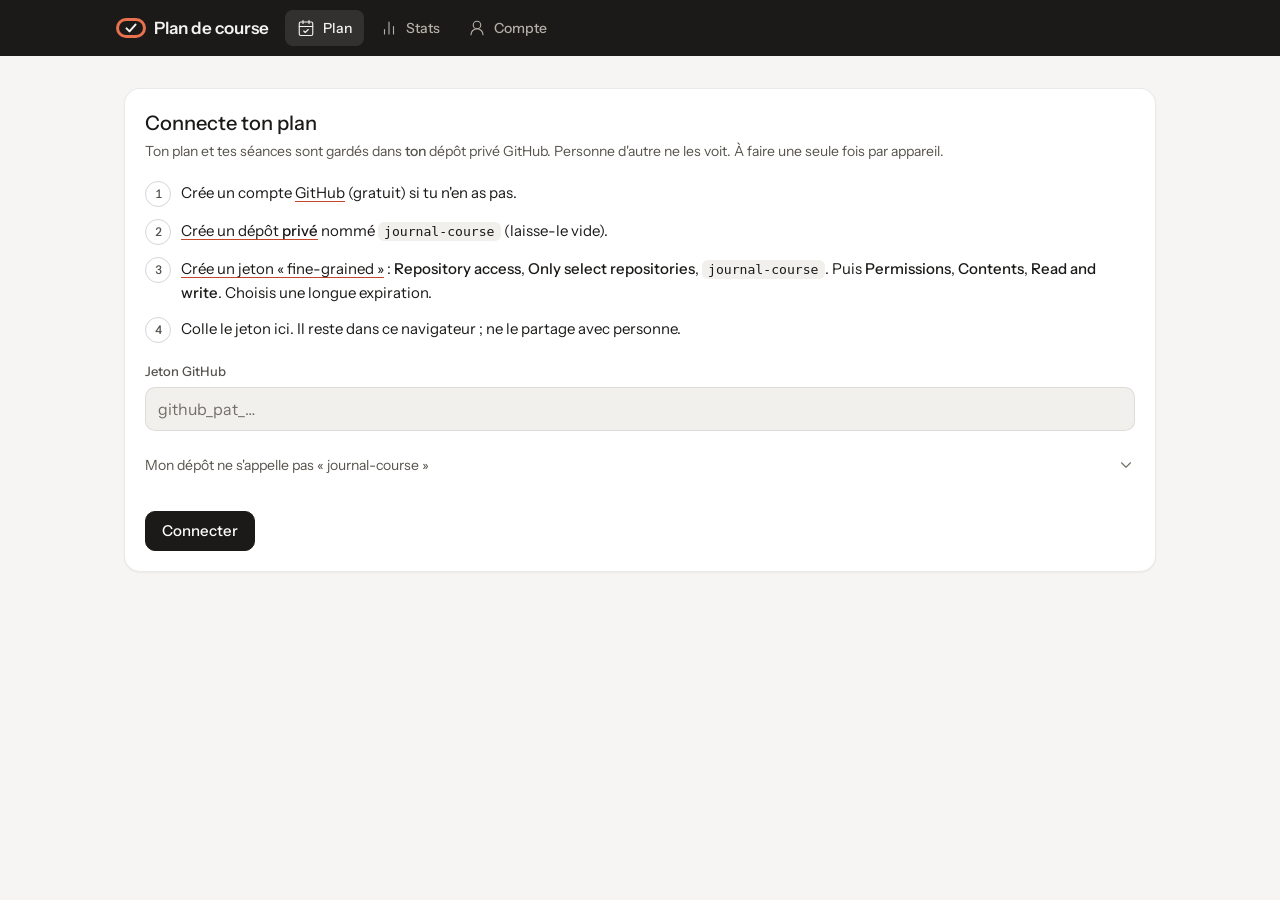
==== commit acd391e8: "Strava : le lien d'une activité remplit les stats d'une séance - Carte Strava dans Compte : connexio" ====
--- a/index.html
+++ b/index.html
@@ -84,6 +84,33 @@
     </div>
   </section>
 
+  <!-- Strava : le lien d'une activité remplit les stats d'une séance -->
+  <section class="card narrow hidden" id="strava">
+    <h2>Strava</h2>
+    <div id="strava-on" class="hidden">
+      <p class="sub"><b id="strava-who"></b></p>
+      <p class="sub" id="strava-info"></p>
+      <div class="stack"><button class="btn danger" id="btn-strava-off" type="button">Déconnecter Strava</button></div>
+    </div>
+    <div id="strava-off">
+      <p class="sub">Connecte Strava pour que le lien d'une activité remplisse les stats d'une séance. À faire une seule fois : l'accès, en lecture seule, est gardé dans ton dépôt privé et suit tous tes appareils.</p>
+      <ol class="steps">
+        <li><div>Sur Strava, ouvre <a href="https://www.strava.com/settings/api" target="_blank" rel="noopener">Mon application API</a> et crée une application. Le nom, la catégorie et le site web sont libres ; si Strava demande une icône, n'importe quelle image convient.</div></li>
+        <li><div>Dans le champ <span class="ui">Authorization Callback Domain</span> (domaine de rappel d'autorisation), écris <code id="strava-domain"></code></div></li>
+        <li><div>Recopie ici le <span class="ui">Client ID</span> et le <span class="ui">Client Secret</span>, puis autorise l'accès sur la page Strava qui s'ouvre.</div></li>
+      </ol>
+      <form id="strava-form">
+        <div class="grid2e">
+          <div><label class="f" for="st-id">Client ID</label><input id="st-id" type="text" inputmode="numeric" autocomplete="off" placeholder="123456"></div>
+          <div><label class="f" for="st-secret">Client Secret</label><input id="st-secret" type="password" autocomplete="off"></div>
+        </div>
+        <label class="switch-row"><span>Inclure mes activités réglées sur « Moi uniquement »</span><input class="switch" id="st-all" type="checkbox" role="switch"></label>
+        <div class="err" id="strava-err" role="alert"></div>
+        <div class="actions"><button class="btn primary" id="btn-strava" type="submit">Connecter Strava</button></div>
+      </form>
+    </div>
+  </section>
+
   <!-- Objectif -->
   <section class="card narrow hidden" id="goal">
     <h2>Ton objectif</h2>
@@ -141,7 +168,9 @@
   <section class="card narrow hidden" id="log">
     <h2 id="log-title">Stats de la séance</h2>
     <p class="sub" id="log-plan"></p>
-    <p class="sub">Recopie les chiffres de ton activité Strava. Tout est optionnel.</p>
+    <p class="sub" id="log-help"></p>
+    <div class="fld"><label class="f" for="l-url">Lien de l'activité Strava (optionnel)</label><input id="l-url" type="url" inputmode="url" autocomplete="off" autocapitalize="none" placeholder="https://www.strava.com/activities/…"></div>
+    <p class="import" id="l-import" role="status"></p>
     <div class="grid2e fld">
       <div><label class="f" for="l-dist">Distance (km)</label><input id="l-dist" type="text" inputmode="decimal" autocomplete="off"></div>
       <div><span class="f">Temps (h · min · s)</span>
@@ -154,7 +183,6 @@
       <div><label class="f" for="l-feel">Ressenti</label>
         <select id="l-feel"><option value="0">Non noté</option><option value="1">1 – Très dur</option><option value="2">2 – Dur</option><option value="3">3 – Correct</option><option value="4">4 – Bien</option><option value="5">5 – Super</option></select></div>
     </div>
-    <div class="fld"><label class="f" for="l-url">Lien de l'activité Strava (optionnel)</label><input id="l-url" type="url" inputmode="url" autocomplete="off" autocapitalize="none" placeholder="https://www.strava.com/activities/…"></div>
     <div class="fld"><label class="f" for="l-note">Note (optionnel)</label><textarea id="l-note" placeholder="Comment ça s'est passé ?"></textarea></div>
     <div class="err" id="log-err" role="alert"></div>
     <div class="editor-actions">
@@ -184,6 +212,7 @@
   const acct = on && showAccount && !editing;                        // Compte est une vue à part entière
   $('setup').classList.toggle('hidden', on);
   $('account').classList.toggle('hidden', !acct);
+  $('strava').classList.toggle('hidden', !acct);
   $('goal').classList.toggle('hidden', !on || !!plan || acct);
   $('plan').classList.toggle('hidden', !plan || !!editing || acct);
   $('log').classList.toggle('hidden', !editing);
@@ -199,6 +228,7 @@
   $('btn-delplan').classList.toggle('hidden', !plan);
   $('auto-row').classList.toggle('hidden', !plan);
   if (plan) $('chk-auto').checked = plan.goal.auto !== false;
+  if (acct) renderStrava();
   if (plan && !editing && !acct) renderPlan(plan);
 }
 
@@ -378,6 +408,10 @@
   const t = JC.splitHms(l.duration); $('l-h').value = t[0] || ''; $('l-m').value = l.duration > 0 ? t[1] : ''; $('l-s').value = l.duration > 0 ? t[2] : '';
   $('l-hr').value = l.hr > 0 ? l.hr : ''; $('l-elev').value = l.elev > 0 ? l.elev : ''; $('l-feel').value = String(l.feel || 0);
   $('l-url').value = l.url || ''; $('l-note').value = l.note || ''; $('log-err').textContent = '';
+  importedFor = l.url || ''; importSeq++; clearTimeout(importTimer); setImport('', '');   // un lien déjà enregistré n'est pas relu
+  imported = { hr: '', elev: '', note: '' };
+  $('log-help').textContent = JC.stravaInfo().connected ? 'Colle le lien de ton activité Strava et les champs se remplissent. Tout est optionnel.'
+    : 'Recopie les chiffres de ton activité Strava. Tout est optionnel.';
   $('btn-log-clear').classList.toggle('hidden', !JC.hasStats(l));
   updatePace(); render(); window.scrollTo(0, 0);
 }
@@ -408,6 +442,75 @@
   $('l-pace').textContent = out;
 }
 ['l-dist', 'l-h', 'l-m', 'l-s'].forEach(id => $(id).addEventListener('input', updatePace));
+
+/* ---------- Strava : le lien d'une activité remplit les champs ---------- */
+let importSeq = 0, importTimer = null, importedFor = '';
+let imported = { hr: '', elev: '', note: '' };                         // ce que le dernier import a écrit dans ces champs
+function setImport(state, msg) {
+  const el = $('l-import');
+  el.className = 'import' + (state ? ' ' + state : '');
+  el.innerHTML = msg ? (state === 'ok' ? icon('check') : state === 'error' || state === 'warn' ? icon('alert') : '') + '<span>' + esc(msg) + '</span>' : '';
+}
+function onUrl() {
+  clearTimeout(importTimer);
+  const url = $('l-url').value.trim();
+  if (!JC.stravaLink(url)) { importedFor = ''; importSeq++; setImport('', ''); return; }
+  if (url === importedFor) return;
+  if (!JC.stravaInfo().connected) { setImport('', 'Pour remplir les champs à partir du lien, connecte Strava dans l\'onglet Compte'); return; }
+  importTimer = setTimeout(() => importStrava(url), 400);
+}
+async function importStrava(url) {
+  const plan = JC.activePlan(), s = plan && findSession(plan, editing); if (!s) return;
+  const seq = ++importSeq;
+  setImport('busy', 'Lecture de l\'activité Strava…');
+  try {
+    const a = await JC.stravaImport(url, s.date, s.km);
+    if (seq !== importSeq) return;                                   // le lien a changé ou l'éditeur s'est fermé entre-temps
+    const sec = s.type === 'race' && a.elapsed ? a.elapsed : a.moving || a.elapsed;   // course : temps officiel ; sinon temps en mouvement
+    if (a.distance > 0) $('l-dist').value = String(a.distance).replace('.', ',');
+    if (sec > 0) { const t = JC.splitHms(sec); $('l-h').value = t[0] || ''; $('l-m').value = t[1]; $('l-s').value = t[2]; }
+    // FC, dénivelé, note : la valeur de l'activité ; à défaut, on efface ce qu'un import précédent avait mis, pas ce que tu as tapé
+    const put = (id, v, k) => { const el = $(id), was = el.value.trim(); if (v) el.value = v; else if (was && was === imported[k]) el.value = ''; imported[k] = v ? String(v) : ''; };
+    put('l-hr', a.hr > 0 ? a.hr : '', 'hr');
+    put('l-elev', a.elev > 0 ? a.elev : '', 'elev');
+    const note = $('l-note').value.trim();
+    if (!note || note === imported.note) { $('l-note').value = a.note; imported.note = a.note; }
+    $('l-url').value = importedFor = a.url;                          // le lien court devient le lien complet
+    $('log-err').textContent = '';
+    updatePace();
+    const what = 'Champs remplis à partir de « ' + a.name + ' »';
+    if (!a.run) setImport('warn', what + '. Strava la classe comme « ' + a.sport + ' », pas comme une course à pied.');
+    else if (a.date && a.date !== s.date) setImport('warn', what + '. La séance est prévue le ' + JC.fmtShort(s.date).replace(/\.$/, '') + ', cette activité date du ' + JC.fmtShort(a.date).replace(/\.$/, '') + '.');
+    else setImport('ok', what);
+  } catch (e) { if (seq === importSeq) setImport('error', e.message); }
+}
+$('l-url').addEventListener('input', onUrl);
+
+let stravaBusy = false, stravaErr = '';
+function renderStrava() {
+  const st = JC.stravaInfo();
+  $('strava-on').classList.toggle('hidden', !st.connected);
+  $('strava-off').classList.toggle('hidden', st.connected);
+  $('strava-who').textContent = 'Connecté' + (st.athlete ? ' au compte de ' + st.athlete : '');
+  $('strava-info').textContent = 'Colle le lien d\'une activité dans les stats d\'une séance et les champs se remplissent.' +
+    (st.all ? '' : ' Les activités réglées sur « Moi uniquement » ne sont pas incluses.');
+  $('strava-domain').textContent = location.hostname;
+  if (!st.connected && st.clientId && !$('st-id').value) $('st-id').value = st.clientId;
+  $('strava-err').textContent = stravaErr;
+  $('btn-strava').disabled = $('btn-strava-off').disabled = stravaBusy;
+  $('btn-strava').textContent = stravaBusy ? 'Connexion à Strava…' : 'Connecter Strava';
+}
+$('strava-form').addEventListener('submit', async e => {
+  e.preventDefault();
+  stravaBusy = true; stravaErr = ''; renderStrava();
+  try { location.href = await JC.stravaStart($('st-id').value, $('st-secret').value, $('st-all').checked, location.origin + location.pathname); }
+  catch (err) { stravaBusy = false; stravaErr = err.message; renderStrava(); }
+});
+$('btn-strava-off').addEventListener('click', async () => {
+  stravaBusy = true; stravaErr = ''; renderStrava();
+  await JC.stravaDisconnect();
+  stravaBusy = false; $('st-secret').value = ''; render();
+});
 
 $('btn-log-save').addEventListener('click', () => {
   const plan = JC.activePlan(); if (!plan || !editing) return;
@@ -533,6 +636,14 @@
 if ('serviceWorker' in navigator) window.addEventListener('load', () => navigator.serviceWorker.register('sw.js').catch(() => {}));
 if (location.hash === '#compte') { showAccount = true; try { history.replaceState(null, '', location.pathname); } catch (e) { /* sans importance */ } }
 JC.init();
+(() => {
+  const q = new URLSearchParams(location.search);
+  if (!q.has('state') || !(q.has('code') || q.has('error'))) return;
+  try { history.replaceState(null, '', location.pathname); } catch (e) { /* sans importance */ }
+  if (!JC.connected()) return;
+  showAccount = true; stravaBusy = true;
+  JC.stravaFinish(q).then(() => { stravaErr = ''; }, err => { stravaErr = err.message; }).then(() => { stravaBusy = false; render(); });
+})();
 initGoalForm();
 render();
 </script>
--- a/style.css
+++ b/style.css
@@ -162,6 +162,13 @@
 .editor-actions { display: flex; flex-wrap: wrap; justify-content: space-between; gap: 8px; margin-top: 24px; }
 .editor-actions .row { display: flex; gap: 8px; }
 #l-pace { min-height: 20px; margin-top: 8px; font-size: 14px; line-height: 20px; color: var(--text-2); font-variant-numeric: tabular-nums; }
+/* lien Strava : ce que l'import a fait, sous le champ */
+.import { display: flex; align-items: flex-start; gap: 8px; min-height: 20px; margin-top: 8px; font-size: 14px; line-height: 20px; color: var(--text-2); }
+.import .i { margin-top: 1px; }
+.import.ok { color: var(--ok); }
+.import.warn { color: var(--text); }
+.import.error { color: var(--danger); }
+#strava .switch-row { margin-top: 16px; }
 #setup details { margin-top: 12px; }
 #setup details > summary { display: flex; align-items: center; justify-content: space-between; gap: 12px; min-height: 44px; list-style: none; font-size: 14px; line-height: 20px; color: var(--text-2); }
 
@@ -342,7 +349,7 @@
 
   .grid3 { grid-template-columns: 1fr 1fr; }
   .grid3.span-first > :first-child, .grid3.span-last > :last-child { grid-column: 1 / -1; }
-  #btn-connect, #goal-form button[type="submit"] { width: 100%; min-height: 48px; }
+  #btn-connect, #btn-strava, #goal-form button[type="submit"] { width: 100%; min-height: 48px; }
   .stack .btn { flex: 1 1 100%; }
 
   /* éditeur : actions collées en bas, toujours sous le pouce */
